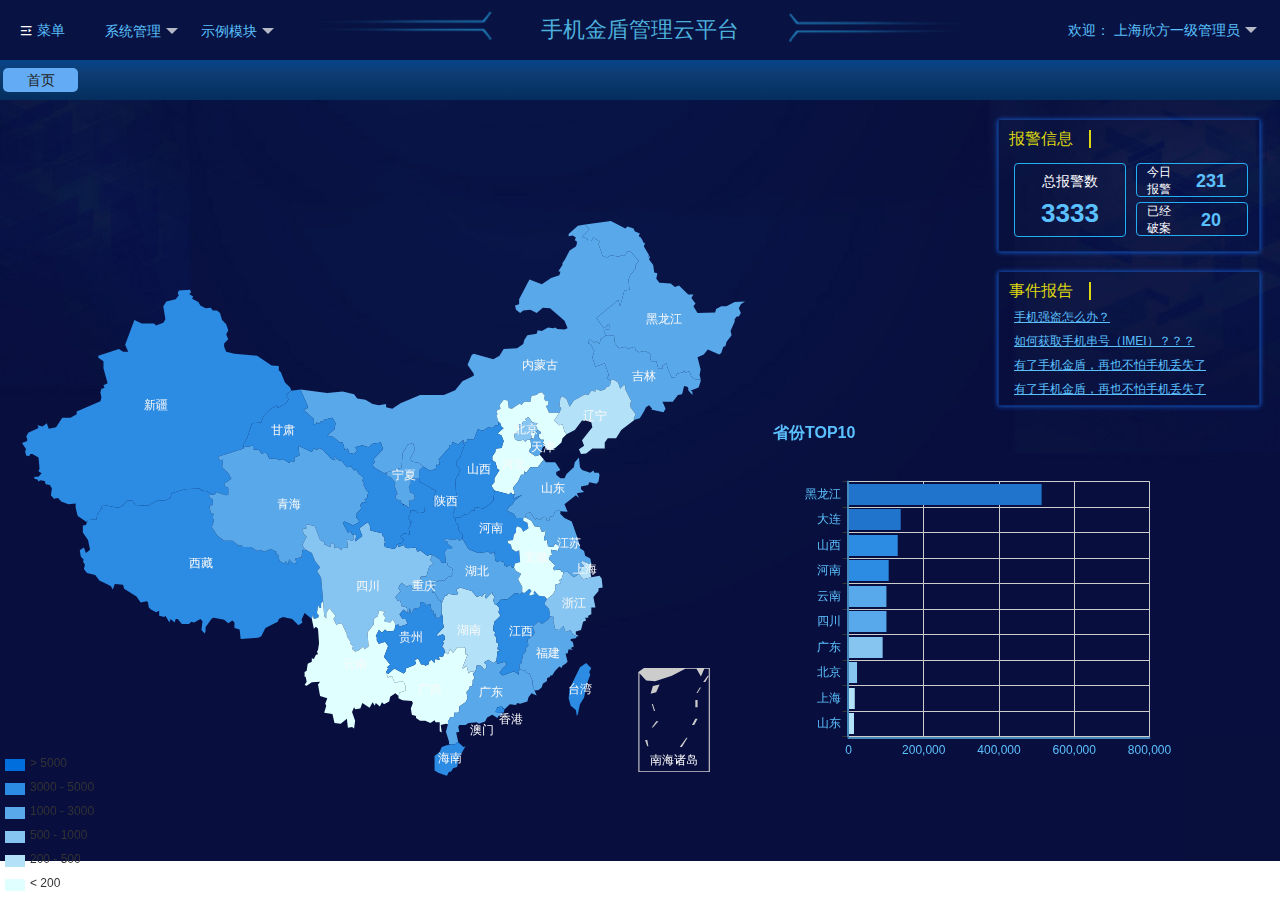
==== src/main/webapp/cms/index.html @ 21d745aa "modify" ====
<!DOCTYPE html>
<html>
<head>
	<meta charset="utf-8">
	<title>手机金盾管理云平台</title>
	<meta name="renderer" content="webkit">
	<meta http-equiv="X-UA-Compatible" content="IE=edge,chrome=1">
	<meta name="viewport" content="width=device-width, initial-scale=1, maximum-scale=1">
	<meta name="apple-mobile-web-app-status-bar-style" content="black">
	<meta name="apple-mobile-web-app-capable" content="yes">
	<meta name="format-detection" content="telephone=no">
	<link rel="stylesheet" href="layui-v2.3.0-rc1/layui/css/layui.css" media="all" />
	<link rel="stylesheet" href="style/index.css" media="all" id="index_css"/>
	<!--<link rel="stylesheet" href="style/index_one.css" media="all" />-->
	<link rel="stylesheet" href="css/global.css" media="all">
	<link rel="stylesheet" href="plugins/font-awesome/css/font-awesome.min.css">
</head>
<body>
<div class="layui-layout layui-layout-admin">
	<div class="layui-header back_blue"style="position: relative;">
		<ul class="layui-nav " style="float: left;height: 60px;">
			<li class="layui-nav-item add"><a href="" style="padding-left: 0;"><i class="layui-icon layui-icon-spread-left" style="font-size: 12px; color: #fff; margin-right: 5px;"></i>菜单</a></li>
			<li class="layui-nav-item">
				<a href="javascript:;">系统管理</a>
				<ul class="layui-nav-child">
					<li class="site_active" data-title="权限管理"  data-url="user/jurisdiction.html" data-id="691"><a >权限管理</a></li>
					<li class="site_active" data-title="角色管理" data-url="user/management.html" data-id="692"><a>角色管理</a></li>
					<li class="site_active" data-title="用户管理" data-url="user/userList.html" data-id="711"><a>用户管理</a></dd>
					<li class="site_active" data-title="部门管理" data-url="user/department.html" data-id="191"><a>部门管理</a></dd>
				</ul>
			</li>
			<li class="layui-nav-item">
				<a href="javascript:;">示例模块</a>
				<ul class="layui-nav-child">
					<li class="site_active" data-title="示例一"  data-url="demo/demoList.html" data-id="710"><a >示例一</a></li>
				</ul>
			</li>
		</ul>
		<div class="layui_auto">
			手机金盾管理云平台
		</div>
		<ul class="layui-nav " style="float: right;height: 60px;">
			<!--<li class="layui-nav-item"><a href="">管理员</a></li>-->
			<!--<select id="select" name="select " lay-filter="aihao" class="layui_input" style="width: 100%;margin-top: 15px;    border: none;">
                       <option value="" >更换主题</option>
                    <option value="0" >黑色</option>
                    <option value="1" >蓝色</option>
                </select>-->
			<li class="layui-nav-item" >
				<a href="javascript:;">
					<span>欢迎：</span>
					<span>上海欣方一级管理员</span>
				</a>
				<!--<ul class="layui-nav-child" id="select">
                    <li value="1"><a>蓝色</a></li>
                    <li value="0"><a>黑色</a></li>
                </ul>-->
				<ul class="layui-nav-child" style="left:auto;right: 0;">
					<li  class="site_active" data-title="个人中心"  data-url="personalCenter/personInfor.html" data-id="7101"><a>个人中心</a></li>
					<li  class="site_active" data-title="修改密码"  data-url="personalCenter/password.html" data-id="7111"><a>修改密码</a></li>
					<li><a>设置</a></li>
					<li class="skin"><a>更换皮肤</a></li>
					<li><a>退出登录</a></li>
				</ul>
			</li>

		</ul>

		<div id="admin-navbar-side" class="admin-navbar-side layui-nav-bar" ></div>
		<div id="admin-navbar-side1" class="admin-navbar-side1 layui-nav-bar" ></div>
		<div id="admin-navbar-side2" class="admin-navbar-side2 layui-nav-bar" ></div>
	</div>
	<!--<ul class="layui-tab-title">
                    <li class="layui-this">
                        <i class="fa fa-dashboard" aria-hidden="true"></i>
                        <cite>控制面板</cite>
                    </li>
                </ul>-->

	<div class="layui-body" style="bottom: 0;left: 0; width: 100%;" id="top_tabs_box">
		<div class="layui-tab admin-nav-card layui-tab-brief" lay-filter="demo" lay-allowclose="true" id="top_tabs" >
			<!--<span class="layui-breadcrumb span_ul" lay-separator="|">
              <a href="">金盾数据监控</a>
              <a href="">报警数据分析</a>
              <a href="">申诉数据分析</a>
              <a href="">查询数据分析</a>
            </span>-->
			<div class="bth" style="float:left;">
				<div class="layui-icon layui-icon-left ring" id="left_bth" style="float: left;"></div>
			</div>

			<ul class="layui-tab-title title_ul" style="left: 0px;">
				<li class="layui-this" style="display: none;">
					<cite></cite>
				</li>
			</ul>
			<div class="bth" >
				<div class="layui-icon layui-icon-right ring" id="ring_bth" style="float: right;"></div>
			</div>
			<ul class="layui-nav closeBox" style="border-left: 1px solid #1AA094;display: none;">
				<li class="layui-nav-item" style="line-height: 40px;">
					<a href="javascript:;" style="color: #333;"><i class="layui-icon caozuo">&#xe643;</i> 页面操作</a>
					<dl class="layui-nav-child">
						<dd><a href="javascript:;" class="refresh refreshThis"><i class="layui-icon">&#x1002;</i> 刷新当前</a></dd>
						<dd><a href="javascript:;" class="closePageOther"><i class="seraph icon-prohibit"></i> 关闭其他</a></dd>
						<dd><a href="javascript:;" class="closePageAll"><i class="seraph icon-guanbi"></i> 关闭全部</a></dd>
					</dl>
				</li>
			</ul>
			<div class="layui-tab-content" style="min-height: 150px; padding: 5px 0 0 0;">
				<div class="layui-tab-item layui-show">
					<iframe  style="width: 100%;height: 100%;"></iframe>
				</div>
			</div>
		</div>
	</div>
</div>
</div>
<input type="hidden" id="num" />
<form class="layui-form" action="" id="form_bnt" style="display: none;">
	<div class="layui-form-item " style="margin:0; margin-top: 15px;">
		<label class="layui-form-label">更换皮肤</label>
		<div class="layui-input-block">
			<input type="radio" name="skin" value="0" title="蓝色" checked="">
			<input type="radio" name="skin" value="1" title="黑色">
			<!--<input type="radio" name="sex" value="禁" title="禁用" disabled="">-->
		</div>
	</div>
	<div class="layui-form-item btn_two" style="text-align: center;">
		<div class="layui-input-block" style="margin-top: 15px;    margin-left: 0;">
			<button type="reset" class="layui-btn layui-btn-primary close" style="background: rgba(0,0,0,.0);border: 1px solid #5bc1fe;color: #5bc1fe;" >取消</button>
			<button type="reset"  class="layui-btn close skin_yes" style="background: rgba(0,0,0,.0);border: 1px solid #fff;color: #fff;" >保存</button>
		</div>
	</div>
</form>
<script type="text/javascript" src="layui-v2.3.0-rc1/layui/layui.js"></script>
<script type="text/javascript" src="js/index.js"></script>
<script type="text/javascript" src="js/nav.js"></script>

</body>
</html>
---- src/main/webapp/cms/layui-v2.3.0-rc1/layui/css/layui.css ----
/** layui-v2.3.0-rc1 MIT License By https://www.layui.com */
.layui-inline,img {
    display: inline-block;
    vertical-align: middle
}

.layui-rate,li {
    list-style: none
}

h1,h2,h3,h4,h5,h6 {
    font-weight: 400
}

.layui-edge,.layui-header,.layui-inline,.layui-main {
    position: relative
}

.layui-btn,.layui-edge,.layui-inline,img {
    vertical-align: middle
}

.layui-btn,.layui-disabled,.layui-icon,.layui-unselect {
    -webkit-user-select: none;
    -ms-user-select: none;
    -moz-user-select: none
}

blockquote,body,button,dd,div,dl,dt,form,h1,h2,h3,h4,h5,h6,input,li,ol,p,pre,td,textarea,th,ul {
    margin: 0;
    padding: 0;
    -webkit-tap-highlight-color: rgba(0,0,0,0)
}

a:active,a:hover {
    outline: 0
}

img {
    border: none
}

table {
    border-collapse: collapse;
    border-spacing: 0
}

h4,h5,h6 {
    font-size: 100%
}

button,input,optgroup,option,select,textarea {
    font-family: inherit;
    font-size: inherit;
    font-style: inherit;
    font-weight: inherit;
    outline: 0
}

pre {
    white-space: pre-wrap;
    white-space: -moz-pre-wrap;
    white-space: -pre-wrap;
    white-space: -o-pre-wrap;
    word-wrap: break-word
}

body {
    line-height: 24px;
    font: 14px Helvetica Neue,Helvetica,PingFang SC,\5FAE\8F6F\96C5\9ED1,Tahoma,Arial,sans-serif
}

hr {
    height: 1px;
    margin: 10px 0;
    border: 0;
    clear: both
}

a {
    color: #333;
    text-decoration: none
}

a:hover {
    color: #777
}

a cite {
    font-style: normal;
    *cursor: pointer
}

.layui-border-box,.layui-border-box * {
    box-sizing: border-box
}

.layui-box,.layui-box * {
    box-sizing: content-box
}

.layui-clear {
    clear: both;
    *zoom:1}

.layui-clear:after {
    content: '\20';
    clear: both;
    *zoom:1;display: block;
    height: 0
}

.layui-inline {
    *display: inline;
    *zoom:1}

.layui-edge {
    display: inline-block;
    width: 0;
    height: 0;
    border-width: 6px;
    border-style: dashed;
    border-color: transparent;
    overflow: hidden
}

.layui-edge-top {
    top: -4px;
    border-bottom-color: #999;
    border-bottom-style: solid
}

.layui-edge-right {
    border-left-color: #999;
    border-left-style: solid
}

.layui-edge-bottom {
    top: 2px;
    border-top-color: #999;
    border-top-style: solid
}

.layui-edge-left {
    border-right-color: #999;
    border-right-style: solid
}

.layui-elip {
    text-overflow: ellipsis;
    overflow: hidden;
    white-space: nowrap
}

.layui-disabled,.layui-disabled:hover {
    color: #d2d2d2!important;
    cursor: not-allowed!important
}

.layui-circle {
    border-radius: 100%
}

.layui-show {
    display: block!important
}

.layui-hide {
    display: none!important
}

@font-face {
    font-family: layui-icon;
    src: url(../font/iconfont.eot?v=230-rc1);
    src: url(../font/iconfont.eot?v=230-rc1#iefix) format('embedded-opentype'),url(../font/iconfont.svg?v=230-rc1#iconfont) format('svg'),url(../font/iconfont.woff?v=230-rc1) format('woff'),url(../font/iconfont.ttf?v=230-rc1) format('truetype')
}

.layui-icon {
    font-family: layui-icon!important;
    font-size: 16px;
    font-style: normal;
    -webkit-font-smoothing: antialiased;
    -moz-osx-font-smoothing: grayscale
}

.layui-icon-reply-fill:before {
    content: "\e611"
}

.layui-icon-set-fill:before {
    content: "\e614"
}

.layui-icon-menu-fill:before {
    content: "\e60f"
}

.layui-icon-search:before {
    content: "\e615"
}

.layui-icon-share:before {
    content: "\e641"
}

.layui-icon-set-sm:before {
    content: "\e620"
}

.layui-icon-engine:before {
    content: "\e628"
}

.layui-icon-close:before {
    content: "\1006"
}

.layui-icon-close-fill:before {
    content: "\1007"
}

.layui-icon-chart-screen:before {
    content: "\e629"
}

.layui-icon-star:before {
    content: "\e600"
}

.layui-icon-circle-dot:before {
    content: "\e617"
}

.layui-icon-chat:before {
    content: "\e606"
}

.layui-icon-release:before {
    content: "\e609"
}

.layui-icon-list:before {
    content: "\e60a"
}

.layui-icon-chart:before {
    content: "\e62c"
}

.layui-icon-ok-circle:before {
    content: "\1005"
}

.layui-icon-layim-theme:before {
    content: "\e61b"
}

.layui-icon-table:before {
    content: "\e62d"
}

.layui-icon-right:before {
    content: "\e602"
}

.layui-icon-left:before {
    content: "\e603"
}

.layui-icon-cart-simple:before {
    content: "\e698"
}

.layui-icon-face-cry:before {
    content: "\e69c"
}

.layui-icon-face-smile:before {
    content: "\e6af"
}

.layui-icon-survey:before {
    content: "\e6b2"
}

.layui-icon-tree:before {
    content: "\e62e"
}

.layui-icon-upload-circle:before {
    content: "\e62f"
}

.layui-icon-add-circle:before {
    content: "\e61f"
}

.layui-icon-download-circle:before {
    content: "\e601"
}

.layui-icon-templeate-1:before {
    content: "\e630"
}

.layui-icon-util:before {
    content: "\e631"
}

.layui-icon-face-surprised:before {
    content: "\e664"
}

.layui-icon-edit:before {
    content: "\e642"
}

.layui-icon-speaker:before {
    content: "\e645"
}

.layui-icon-down:before {
    content: "\e61a"
}

.layui-icon-file:before {
    content: "\e621"
}

.layui-icon-layouts:before {
    content: "\e632"
}

.layui-icon-rate-half:before {
    content: "\e6c9"
}

.layui-icon-add-circle-fine:before {
    content: "\e608"
}

.layui-icon-prev-circle:before {
    content: "\e633"
}

.layui-icon-read:before {
    content: "\e705"
}

.layui-icon-404:before {
    content: "\e61c"
}

.layui-icon-carousel:before {
    content: "\e634"
}

.layui-icon-help:before {
    content: "\e607"
}

.layui-icon-code-circle:before {
    content: "\e635"
}

.layui-icon-water:before {
    content: "\e636"
}

.layui-icon-username:before {
    content: "\e66f"
}

.layui-icon-find-fill:before {
    content: "\e670"
}

.layui-icon-about:before {
    content: "\e60b"
}

.layui-icon-location:before {
    content: "\e715"
}

.layui-icon-up:before {
    content: "\e619"
}

.layui-icon-pause:before {
    content: "\e651"
}

.layui-icon-date:before {
    content: "\e637"
}

.layui-icon-layim-uploadfile:before {
    content: "\e61d"
}

.layui-icon-delete:before {
    content: "\e640"
}

.layui-icon-play:before {
    content: "\e652"
}

.layui-icon-top:before {
    content: "\e604"
}

.layui-icon-friends:before {
    content: "\e612"
}

.layui-icon-refresh-3:before {
    content: "\e9aa"
}

.layui-icon-ok:before {
    content: "\e605"
}

.layui-icon-layer:before {
    content: "\e638"
}

.layui-icon-face-smile-fine:before {
    content: "\e60c"
}

.layui-icon-dollar:before {
    content: "\e659"
}

.layui-icon-group:before {
    content: "\e613"
}

.layui-icon-layim-download:before {
    content: "\e61e"
}

.layui-icon-picture-fine:before {
    content: "\e60d"
}

.layui-icon-link:before {
    content: "\e64c"
}

.layui-icon-diamond:before {
    content: "\e735"
}

.layui-icon-log:before {
    content: "\e60e"
}

.layui-icon-rate-solid:before {
    content: "\e67a"
}

.layui-icon-fonts-del:before {
    content: "\e64f"
}

.layui-icon-unlink:before {
    content: "\e64d"
}

.layui-icon-fonts-clear:before {
    content: "\e639"
}

.layui-icon-triangle-r:before {
    content: "\e623"
}

.layui-icon-circle:before {
    content: "\e63f"
}

.layui-icon-radio:before {
    content: "\e643"
}

.layui-icon-align-center:before {
    content: "\e647"
}

.layui-icon-align-right:before {
    content: "\e648"
}

.layui-icon-align-left:before {
    content: "\e649"
}

.layui-icon-loading-1:before {
    content: "\e63e"
}

.layui-icon-return:before {
    content: "\e65c"
}

.layui-icon-fonts-strong:before {
    content: "\e62b"
}

.layui-icon-upload:before {
    content: "\e67c"
}

.layui-icon-dialogue:before {
    content: "\e63a"
}

.layui-icon-video:before {
    content: "\e6ed"
}

.layui-icon-headset:before {
    content: "\e6fc"
}

.layui-icon-cellphone-fine:before {
    content: "\e63b"
}

.layui-icon-add-1:before {
    content: "\e654"
}

.layui-icon-face-smile-b:before {
    content: "\e650"
}

.layui-icon-fonts-html:before {
    content: "\e64b"
}

.layui-icon-form:before {
    content: "\e63c"
}

.layui-icon-cart:before {
    content: "\e657"
}

.layui-icon-camera-fill:before {
    content: "\e65d"
}

.layui-icon-tabs:before {
    content: "\e62a"
}

.layui-icon-fonts-code:before {
    content: "\e64e"
}

.layui-icon-fire:before {
    content: "\e756"
}

.layui-icon-set:before {
    content: "\e716"
}

.layui-icon-fonts-u:before {
    content: "\e646"
}

.layui-icon-triangle-d:before {
    content: "\e625"
}

.layui-icon-tips:before {
    content: "\e702"
}

.layui-icon-picture:before {
    content: "\e64a"
}

.layui-icon-more-vertical:before {
    content: "\e671"
}

.layui-icon-flag:before {
    content: "\e66c"
}

.layui-icon-loading:before {
    content: "\e63d"
}

.layui-icon-fonts-i:before {
    content: "\e644"
}

.layui-icon-refresh-1:before {
    content: "\e666"
}

.layui-icon-rmb:before {
    content: "\e65e"
}

.layui-icon-home:before {
    content: "\e68e"
}

.layui-icon-user:before {
    content: "\e770"
}

.layui-icon-notice:before {
    content: "\e667"
}

.layui-icon-login-weibo:before {
    content: "\e675"
}

.layui-icon-voice:before {
    content: "\e688"
}

.layui-icon-upload-drag:before {
    content: "\e681"
}

.layui-icon-login-qq:before {
    content: "\e676"
}

.layui-icon-snowflake:before {
    content: "\e6b1"
}

.layui-icon-file-b:before {
    content: "\e655"
}

.layui-icon-template:before {
    content: "\e663"
}

.layui-icon-auz:before {
    content: "\e672"
}

.layui-icon-console:before {
    content: "\e665"
}

.layui-icon-app:before {
    content: "\e653"
}

.layui-icon-prev:before {
    content: "\e65a"
}

.layui-icon-website:before {
    content: "\e7ae"
}

.layui-icon-next:before {
    content: "\e65b"
}

.layui-icon-component:before {
    content: "\e857"
}

.layui-icon-more:before {
    content: "\e65f"
}

.layui-icon-login-wechat:before {
    content: "\e677"
}

.layui-icon-shrink-right:before {
    content: "\e668"
}

.layui-icon-spread-left:before {
    content: "\e66b"
}

.layui-icon-camera:before {
    content: "\e660"
}

.layui-icon-note:before {
    content: "\e66e"
}

.layui-icon-refresh:before {
    content: "\e669"
}

.layui-icon-female:before {
    content: "\e661"
}

.layui-icon-male:before {
    content: "\e662"
}

.layui-icon-password:before {
    content: "\e673"
}

.layui-icon-senior:before {
    content: "\e674"
}

.layui-icon-theme:before {
    content: "\e66a"
}

.layui-icon-tread:before {
    content: "\e6c5"
}

.layui-icon-praise:before {
    content: "\e6c6"
}

.layui-icon-star-fill:before {
    content: "\e658"
}

.layui-icon-rate:before {
    content: "\e67b"
}

.layui-icon-template-1:before {
    content: "\e656"
}

.layui-icon-vercode:before {
    content: "\e679"
}

.layui-icon-cellphone:before {
    content: "\e678"
}

.layui-main {
    width: 1140px;
    margin: 0 auto
}

.layui-header {
    z-index: 1000;
    height: 60px
}

.layui-header a:hover {
    transition: all .5s;
    -webkit-transition: all .5s
}

.layui-side {
    position: fixed;
    left: 0;
    top: 0;
    bottom: 0;
    z-index: 999;
    width: 200px;
    overflow-x: hidden
}

.layui-side-scroll {
    position: relative;
    width: 220px;
    height: 100%;
    overflow-x: hidden
}

.layui-body {
    position: absolute;
    left: 200px;
    right: 0;
    top: 0;
    bottom: 0;
    z-index: 998;
    width: auto;
    overflow: hidden;
    overflow-y: auto;
    box-sizing: border-box
}

.layui-layout-body {
    overflow: hidden
}

.layui-layout-admin .layui-header {
    background-color: #23262E
}

.layui-layout-admin .layui-side {
    top: 60px;
    width: 200px;
    overflow-x: hidden
}

.layui-layout-admin .layui-body {
    top: 60px;
    bottom: 44px
}

.layui-layout-admin .layui-main {
    width: auto;
    margin: 0 15px
}

.layui-layout-admin .layui-footer {
    position: fixed;
    left: 200px;
    right: 0;
    bottom: 0;
    height: 44px;
    line-height: 44px;
    padding: 0 15px;
    background-color: #eee
}

.layui-layout-admin .layui-logo {
    position: absolute;
    left: 0;
    top: 0;
    width: 200px;
    height: 100%;
    line-height: 60px;
    text-align: center;
    color: #009688;
    font-size: 16px
}

.layui-layout-admin .layui-header .layui-nav {
    background: 0 0
}

.layui-layout-left {
    position: absolute!important;
    left: 200px;
    top: 0
}

.layui-layout-right {
    position: absolute!important;
    right: 0;
    top: 0
}

.layui-container {
    position: relative;
    margin: 0 auto;
    padding: 0 15px;
    box-sizing: border-box
}

.layui-fluid {
    position: relative;
    margin: 0 auto;
    padding: 0 15px
}

.layui-row:after,.layui-row:before {
    content: '';
    display: block;
    clear: both
}

.layui-col-lg1,.layui-col-lg10,.layui-col-lg11,.layui-col-lg12,.layui-col-lg2,.layui-col-lg3,.layui-col-lg4,.layui-col-lg5,.layui-col-lg6,.layui-col-lg7,.layui-col-lg8,.layui-col-lg9,.layui-col-md1,.layui-col-md10,.layui-col-md11,.layui-col-md12,.layui-col-md2,.layui-col-md3,.layui-col-md4,.layui-col-md5,.layui-col-md6,.layui-col-md7,.layui-col-md8,.layui-col-md9,.layui-col-sm1,.layui-col-sm10,.layui-col-sm11,.layui-col-sm12,.layui-col-sm2,.layui-col-sm3,.layui-col-sm4,.layui-col-sm5,.layui-col-sm6,.layui-col-sm7,.layui-col-sm8,.layui-col-sm9,.layui-col-xs1,.layui-col-xs10,.layui-col-xs11,.layui-col-xs12,.layui-col-xs2,.layui-col-xs3,.layui-col-xs4,.layui-col-xs5,.layui-col-xs6,.layui-col-xs7,.layui-col-xs8,.layui-col-xs9 {
    position: relative;
    display: block;
    box-sizing: border-box
}

.layui-col-xs1,.layui-col-xs10,.layui-col-xs11,.layui-col-xs12,.layui-col-xs2,.layui-col-xs3,.layui-col-xs4,.layui-col-xs5,.layui-col-xs6,.layui-col-xs7,.layui-col-xs8,.layui-col-xs9 {
    float: left
}

.layui-col-xs1 {
    width: 8.33333333%
}

.layui-col-xs2 {
    width: 16.66666667%
}

.layui-col-xs3 {
    width: 25%
}

.layui-col-xs4 {
    width: 33.33333333%
}

.layui-col-xs5 {
    width: 41.66666667%
}

.layui-col-xs6 {
    width: 50%
}

.layui-col-xs7 {
    width: 58.33333333%
}

.layui-col-xs8 {
    width: 66.66666667%
}

.layui-col-xs9 {
    width: 75%
}

.layui-col-xs10 {
    width: 83.33333333%
}

.layui-col-xs11 {
    width: 91.66666667%
}

.layui-col-xs12 {
    width: 100%
}

.layui-col-xs-offset1 {
    margin-left: 8.33333333%
}

.layui-col-xs-offset2 {
    margin-left: 16.66666667%
}

.layui-col-xs-offset3 {
    margin-left: 25%
}

.layui-col-xs-offset4 {
    margin-left: 33.33333333%
}

.layui-col-xs-offset5 {
    margin-left: 41.66666667%
}

.layui-col-xs-offset6 {
    margin-left: 50%
}

.layui-col-xs-offset7 {
    margin-left: 58.33333333%
}

.layui-col-xs-offset8 {
    margin-left: 66.66666667%
}

.layui-col-xs-offset9 {
    margin-left: 75%
}

.layui-col-xs-offset10 {
    margin-left: 83.33333333%
}

.layui-col-xs-offset11 {
    margin-left: 91.66666667%
}

.layui-col-xs-offset12 {
    margin-left: 100%
}

@media screen and (max-width: 768px) {
    .layui-hide-xs {
        display:none!important
    }

    .layui-show-xs-block {
        display: block!important
    }

    .layui-show-xs-inline {
        display: inline!important
    }

    .layui-show-xs-inline-block {
        display: inline-block!important
    }
}

@media screen and (min-width: 768px) {
    .layui-container {
        width:750px
    }

    .layui-hide-sm {
        display: none!important
    }

    .layui-show-sm-block {
        display: block!important
    }

    .layui-show-sm-inline {
        display: inline!important
    }

    .layui-show-sm-inline-block {
        display: inline-block!important
    }

    .layui-col-sm1,.layui-col-sm10,.layui-col-sm11,.layui-col-sm12,.layui-col-sm2,.layui-col-sm3,.layui-col-sm4,.layui-col-sm5,.layui-col-sm6,.layui-col-sm7,.layui-col-sm8,.layui-col-sm9 {
        float: left
    }

    .layui-col-sm1 {
        width: 8.33333333%
    }

    .layui-col-sm2 {
        width: 16.66666667%
    }

    .layui-col-sm3 {
        width: 25%
    }

    .layui-col-sm4 {
        width: 33.33333333%
    }

    .layui-col-sm5 {
        width: 41.66666667%
    }

    .layui-col-sm6 {
        width: 50%
    }

    .layui-col-sm7 {
        width: 58.33333333%
    }

    .layui-col-sm8 {
        width: 66.66666667%
    }

    .layui-col-sm9 {
        width: 75%
    }

    .layui-col-sm10 {
        width: 83.33333333%
    }

    .layui-col-sm11 {
        width: 91.66666667%
    }

    .layui-col-sm12 {
        width: 100%
    }

    .layui-col-sm-offset1 {
        margin-left: 8.33333333%
    }

    .layui-col-sm-offset2 {
        margin-left: 16.66666667%
    }

    .layui-col-sm-offset3 {
        margin-left: 25%
    }

    .layui-col-sm-offset4 {
        margin-left: 33.33333333%
    }

    .layui-col-sm-offset5 {
        margin-left: 41.66666667%
    }

    .layui-col-sm-offset6 {
        margin-left: 50%
    }

    .layui-col-sm-offset7 {
        margin-left: 58.33333333%
    }

    .layui-col-sm-offset8 {
        margin-left: 66.66666667%
    }

    .layui-col-sm-offset9 {
        margin-left: 75%
    }

    .layui-col-sm-offset10 {
        margin-left: 83.33333333%
    }

    .layui-col-sm-offset11 {
        margin-left: 91.66666667%
    }

    .layui-col-sm-offset12 {
        margin-left: 100%
    }
}

@media screen and (min-width: 992px) {
    .layui-container {
        width:970px
    }

    .layui-hide-md {
        display: none!important
    }

    .layui-show-md-block {
        display: block!important
    }

    .layui-show-md-inline {
        display: inline!important
    }

    .layui-show-md-inline-block {
        display: inline-block!important
    }

    .layui-col-md1,.layui-col-md10,.layui-col-md11,.layui-col-md12,.layui-col-md2,.layui-col-md3,.layui-col-md4,.layui-col-md5,.layui-col-md6,.layui-col-md7,.layui-col-md8,.layui-col-md9 {
        float: left
    }

    .layui-col-md1 {
        width: 8.33333333%
    }

    .layui-col-md2 {
        width: 16.66666667%
    }

    .layui-col-md3 {
        width: 25%
    }

    .layui-col-md4 {
        width: 33.33333333%
    }

    .layui-col-md5 {
        width: 41.66666667%
    }

    .layui-col-md6 {
        width: 50%
    }

    .layui-col-md7 {
        width: 58.33333333%
    }

    .layui-col-md8 {
        width: 66.66666667%
    }

    .layui-col-md9 {
        width: 75%
    }

    .layui-col-md10 {
        width: 83.33333333%
    }

    .layui-col-md11 {
        width: 91.66666667%
    }

    .layui-col-md12 {
        width: 100%
    }

    .layui-col-md-offset1 {
        margin-left: 8.33333333%
    }

    .layui-col-md-offset2 {
        margin-left: 16.66666667%
    }

    .layui-col-md-offset3 {
        margin-left: 25%
    }

    .layui-col-md-offset4 {
        margin-left: 33.33333333%
    }

    .layui-col-md-offset5 {
        margin-left: 41.66666667%
    }

    .layui-col-md-offset6 {
        margin-left: 50%
    }

    .layui-col-md-offset7 {
        margin-left: 58.33333333%
    }

    .layui-col-md-offset8 {
        margin-left: 66.66666667%
    }

    .layui-col-md-offset9 {
        margin-left: 75%
    }

    .layui-col-md-offset10 {
        margin-left: 83.33333333%
    }

    .layui-col-md-offset11 {
        margin-left: 91.66666667%
    }

    .layui-col-md-offset12 {
        margin-left: 100%
    }
}

@media screen and (min-width: 1200px) {
    .layui-container {
        width:1170px
    }

    .layui-hide-lg {
        display: none!important
    }

    .layui-show-lg-block {
        display: block!important
    }

    .layui-show-lg-inline {
        display: inline!important
    }

    .layui-show-lg-inline-block {
        display: inline-block!important
    }

    .layui-col-lg1,.layui-col-lg10,.layui-col-lg11,.layui-col-lg12,.layui-col-lg2,.layui-col-lg3,.layui-col-lg4,.layui-col-lg5,.layui-col-lg6,.layui-col-lg7,.layui-col-lg8,.layui-col-lg9 {
        float: left
    }

    .layui-col-lg1 {
        width: 8.33333333%
    }

    .layui-col-lg2 {
        width: 16.66666667%
    }

    .layui-col-lg3 {
        width: 25%
    }

    .layui-col-lg4 {
        width: 33.33333333%
    }

    .layui-col-lg5 {
        width: 41.66666667%
    }

    .layui-col-lg6 {
        width: 50%
    }

    .layui-col-lg7 {
        width: 58.33333333%
    }

    .layui-col-lg8 {
        width: 66.66666667%
    }

    .layui-col-lg9 {
        width: 75%
    }

    .layui-col-lg10 {
        width: 83.33333333%
    }

    .layui-col-lg11 {
        width: 91.66666667%
    }

    .layui-col-lg12 {
        width: 100%
    }

    .layui-col-lg-offset1 {
        margin-left: 8.33333333%
    }

    .layui-col-lg-offset2 {
        margin-left: 16.66666667%
    }

    .layui-col-lg-offset3 {
        margin-left: 25%
    }

    .layui-col-lg-offset4 {
        margin-left: 33.33333333%
    }

    .layui-col-lg-offset5 {
        margin-left: 41.66666667%
    }

    .layui-col-lg-offset6 {
        margin-left: 50%
    }

    .layui-col-lg-offset7 {
        margin-left: 58.33333333%
    }

    .layui-col-lg-offset8 {
        margin-left: 66.66666667%
    }

    .layui-col-lg-offset9 {
        margin-left: 75%
    }

    .layui-col-lg-offset10 {
        margin-left: 83.33333333%
    }

    .layui-col-lg-offset11 {
        margin-left: 91.66666667%
    }

    .layui-col-lg-offset12 {
        margin-left: 100%
    }
}

.layui-col-space1 {
    margin: -.5px
}

.layui-col-space1>* {
    padding: .5px
}

.layui-col-space3 {
    margin: -1.5px
}

.layui-col-space3>* {
    padding: 1.5px
}

.layui-col-space5 {
    margin: -2.5px
}

.layui-col-space5>* {
    padding: 2.5px
}

.layui-col-space8 {
    margin: -3.5px
}

.layui-col-space8>* {
    padding: 3.5px
}

.layui-col-space10 {
    margin: -5px
}

.layui-col-space10>* {
    padding: 5px
}

.layui-col-space12 {
    margin: -6px
}

.layui-col-space12>* {
    padding: 6px
}

.layui-col-space15 {
    margin: -7.5px
}

.layui-col-space15>* {
    padding: 7.5px
}

.layui-col-space18 {
    margin: -9px
}

.layui-col-space18>* {
    padding: 9px
}

.layui-col-space20 {
    margin: -10px
}

.layui-col-space20>* {
    padding: 10px
}

.layui-col-space22 {
    margin: -11px
}

.layui-col-space22>* {
    padding: 11px
}

.layui-col-space25 {
    margin: -12.5px
}

.layui-col-space25>* {
    padding: 12.5px
}

.layui-col-space30 {
    margin: -15px
}

.layui-col-space30>* {
    padding: 15px
}

.layui-btn,.layui-input,.layui-select,.layui-textarea,.layui-upload-button {
    outline: 0;
    -webkit-appearance: none;
    transition: all .3s;
    -webkit-transition: all .3s;
    box-sizing: border-box
}

.layui-elem-quote {
    margin-bottom: 10px;
    padding: 15px;
    line-height: 22px;
    border-left: 5px solid #009688;
    border-radius: 0 2px 2px 0;
    background-color: #f2f2f2
}

.layui-quote-nm {
    border-style: solid;
    border-width: 1px 1px 1px 5px;
    background: 0 0
}

.layui-elem-field {
    margin-bottom: 10px;
    padding: 0;
    border-width: 1px;
    border-style: solid
}

.layui-elem-field legend {
    margin-left: 20px;
    padding: 0 10px;
    font-size: 20px;
    font-weight: 300
}

.layui-field-title {
    margin: 10px 0 20px;
    border-width: 1px 0 0
}

.layui-field-box {
    padding: 10px 15px
}

.layui-field-title .layui-field-box {
    padding: 10px 0
}

.layui-progress {
    position: relative;
    height: 6px;
    border-radius: 20px;
    background-color: #e2e2e2
}

.layui-progress-bar {
    position: absolute;
    left: 0;
    top: 0;
    width: 0;
    max-width: 100%;
    height: 6px;
    border-radius: 20px;
    text-align: right;
    background-color: #5FB878;
    transition: all .3s;
    -webkit-transition: all .3s
}

.layui-progress-big,.layui-progress-big .layui-progress-bar {
    height: 18px;
    line-height: 18px
}

.layui-progress-text {
    position: relative;
    top: -20px;
    line-height: 18px;
    font-size: 12px;
    color: #666
}

.layui-progress-big .layui-progress-text {
    position: static;
    padding: 0 10px;
    color: #fff
}

.layui-collapse {
    border-width: 1px;
    border-style: solid;
    border-radius: 2px
}

.layui-colla-content,.layui-colla-item {
    border-top-width: 1px;
    border-top-style: solid
}

.layui-colla-item:first-child {
    border-top: none
}

.layui-colla-title {
    position: relative;
    height: 42px;
    line-height: 42px;
    padding: 0 15px 0 35px;
    color: #333;
    background-color: #f2f2f2;
    cursor: pointer;
    font-size: 14px;
    overflow: hidden
}

.layui-colla-content {
    display: none;
    padding: 10px 15px;
    line-height: 22px;
    color: #666
}

.layui-colla-icon {
    position: absolute;
    left: 15px;
    top: 0;
    font-size: 14px
}

.layui-card-body,.layui-card-header,.layui-form-label,.layui-form-mid,.layui-form-select,.layui-input-block,.layui-input-inline,.layui-textarea {
    position: relative
}

.layui-card {
    margin-bottom: 15px;
    border-radius: 2px;
    background-color: #fff;
    box-shadow: 0 1px 2px 0 rgba(0,0,0,.05)
}

.layui-card:last-child {
    margin-bottom: 0
}

.layui-card-header {
    height: 42px;
    line-height: 42px;
    padding: 0 15px;
    border-bottom: 1px solid #f6f6f6;
    color: #333;
    border-radius: 2px 2px 0 0;
    font-size: 14px
}

.layui-bg-black,.layui-bg-blue,.layui-bg-cyan,.layui-bg-green,.layui-bg-orange,.layui-bg-red {
    color: #fff!important
}

.layui-card-body {
    padding: 10px 15px;
    line-height: 24px
}

.layui-card-body[pad15] {
    padding: 15px
}

.layui-card-body[pad20] {
    padding: 20px
}

.layui-card-body .layui-table {
    margin: 5px 0
}

.layui-card .layui-tab {
    margin: 0
}

.layui-panel-window {
    position: relative;
    padding: 15px;
    border-radius: 0;
    border-top: 5px solid #E6E6E6;
    background-color: #fff
}

.layui-bg-red {
    background-color: #FF5722!important
}

.layui-bg-orange {
    background-color: #FFB800!important
}

.layui-bg-green {
    background-color: #009688!important
}

.layui-bg-cyan {
    background-color: #2F4056!important
}

.layui-bg-blue {
    background-color: #1E9FFF!important
}

.layui-bg-black {
    background-color: #393D49!important
}

.layui-bg-gray {
    background-color: #eee!important;
    color: #666!important
}

.layui-badge-rim,.layui-colla-content,.layui-colla-item,.layui-collapse,.layui-elem-field,.layui-form-pane .layui-form-item[pane],.layui-form-pane .layui-form-label,.layui-input,.layui-layedit,.layui-layedit-tool,.layui-quote-nm,.layui-select,.layui-tab-bar,.layui-tab-card,.layui-tab-title,.layui-tab-title .layui-this:after,.layui-textarea {
    border-color: #e6e6e6
}

.layui-timeline-item:before,hr {
    background-color: #e6e6e6
}

.layui-text {
    line-height: 22px;
    font-size: 14px;
    color: #666
}

.layui-text h1,.layui-text h2,.layui-text h3 {
    font-weight: 500;
    color: #333
}

.layui-text h1 {
    font-size: 30px
}

.layui-text h2 {
    font-size: 24px
}

.layui-text h3 {
    font-size: 18px
}

.layui-text a:not(.layui-btn) {
    color: #01AAED
}

.layui-text a:not(.layui-btn):hover {
    text-decoration: underline
}

.layui-text ul {
    padding: 5px 0 5px 15px
}

.layui-text ul li {
    margin-top: 5px;
    list-style-type: disc
}

.layui-text em,.layui-word-aux {
    color: #999!important;
    padding: 0 5px!important
}

.layui-btn {
    display: inline-block;
    height: 38px;
    line-height: 38px;
    padding: 0 18px;
    background-color: #009688;
    color: #fff;
    white-space: nowrap;
    text-align: center;
    font-size: 14px;
    border: none;
    border-radius: 2px;
    cursor: pointer
}

.layui-btn:hover {
    opacity: .8;
    filter: alpha(opacity=80);
    color: #fff
}

.layui-btn:active {
    opacity: 1;
    filter: alpha(opacity=100)
}

.layui-btn+.layui-btn {
    margin-left: 10px
}

.layui-btn-container {
    font-size: 0
}

.layui-btn-container .layui-btn {
    margin-right: 10px;
    margin-bottom: 10px
}

.layui-btn-container .layui-btn+.layui-btn {
    margin-left: 0
}

.layui-table .layui-btn-container .layui-btn {
    margin-bottom: 9px
}

.layui-btn-radius {
    border-radius: 100px
}

.layui-btn .layui-icon {
    margin-right: 3px;
    font-size: 18px;
    vertical-align: bottom;
    vertical-align: middle\9
}

.layui-btn-primary {
    border: 1px solid #C9C9C9;
    background-color: #fff;
    color: #555
}

.layui-btn-primary:hover {
    border-color: #009688;
    color: #333
}

.layui-btn-normal {
    background-color: #1E9FFF
}

.layui-btn-warm {
    background-color: #FFB800
}

.layui-btn-danger {
    background-color: #FF5722
}

.layui-btn-disabled,.layui-btn-disabled:active,.layui-btn-disabled:hover {
    border: 1px solid #e6e6e6;
    background-color: #FBFBFB;
    color: #C9C9C9;
    cursor: not-allowed;
    opacity: 1
}

.layui-btn-lg {
    height: 44px;
    line-height: 44px;
    padding: 0 25px;
    font-size: 16px
}

.layui-btn-sm {
    height: 30px;
    line-height: 30px;
    padding: 0 10px;
    font-size: 12px
}

.layui-btn-sm i {
    font-size: 16px!important
}

.layui-btn-xs {
    height: 22px;
    line-height: 22px;
    padding: 0 5px;
    font-size: 12px
}

.layui-btn-xs i {
    font-size: 14px!important
}

.layui-btn-group {
    display: inline-block;
    vertical-align: middle;
    font-size: 0
}

.layui-btn-group .layui-btn {
    margin-left: 0!important;
    margin-right: 0!important;
    border-left: 1px solid rgba(255,255,255,.5);
    border-radius: 0
}

.layui-btn-group .layui-btn-primary {
    border-left: none
}

.layui-btn-group .layui-btn-primary:hover {
    border-color: #C9C9C9;
    color: #009688
}

.layui-btn-group .layui-btn:first-child {
    border-left: none;
    border-radius: 2px 0 0 2px
}

.layui-btn-group .layui-btn-primary:first-child {
    border-left: 1px solid #c9c9c9
}

.layui-btn-group .layui-btn:last-child {
    border-radius: 0 2px 2px 0
}

.layui-btn-group .layui-btn+.layui-btn {
    margin-left: 0
}

.layui-btn-group+.layui-btn-group {
    margin-left: 10px
}

.layui-btn-fluid {
    width: 100%
}

.layui-input,.layui-select,.layui-textarea {
    height: 32px;
    line-height: 1.3;
    line-height: 32px\9;
    border-width: 1px;
    border-style: solid;
    background-color: #fff;
    border-radius: 2px
}

.layui-input::-webkit-input-placeholder,.layui-select::-webkit-input-placeholder,.layui-textarea::-webkit-input-placeholder {
    line-height: 1.3
}

.layui-input,.layui-textarea {
    display: block;
    width: 100%;
    padding-left: 10px;
}

.layui-input:hover,.layui-textarea:hover {
    border-color: #D2D2D2!important
}

.layui-input:focus,.layui-textarea:focus {
    border-color: #C9C9C9!important
}

.layui-textarea {
    min-height: 100px;
    height: auto;
    line-height: 20px;
    padding: 6px 10px;
    resize: vertical
}

.layui-select {
    padding: 0 10px
}

.layui-form input[type=checkbox],.layui-form input[type=radio],.layui-form select {
    display: none
}

.layui-form [lay-ignore] {
    display: initial
}

.layui-form-item {
    margin-bottom: 15px;
    *zoom:1}

.layui-form-item:after {
    content: '\20';
    clear: both;
    *zoom:1;display: block;
    height: 0
}

.layui-form-label {
    float: left;
    display: block;
    padding: 9px 15px;
    min-width: 80px;
    font-weight: 400;
    line-height: 20px;
    text-align: right
}

.layui-form-label-col {
    display: block;
    float: none;
    padding: 9px 0;
    line-height: 20px;
    text-align: left
}

.layui-form-item .layui-inline {
    margin-bottom: 5px;
    margin-right: 10px
}

.layui-input-block {
    margin-left: 110px;
    min-height: 36px
}

.layui-input-inline {
    display: inline-block;
    vertical-align: middle
}

.layui-form-item .layui-input-inline {
    float: left;
    width: 190px;
    margin-right: 10px
}

.layui-form-text .layui-input-inline {
    width: auto
}

.layui-form-mid {
    float: left;
    display: block;
    padding: 9px 0!important;
    line-height: 20px;
    margin-right: 10px
}

.layui-form-danger+.layui-form-select .layui-input,.layui-form-danger:focus {
    border-color: #FF5722!important
}

.layui-form-select .layui-input {
    padding-right: 30px;
    cursor: pointer
}

.layui-form-select .layui-edge {
    position: absolute;
    right: 10px;
    top: 50%;
    margin-top: -3px;
    cursor: pointer;
    border-width: 6px;
    border-top-color: #c2c2c2;
    border-top-style: solid;
    transition: all .3s;
    -webkit-transition: all .3s
}

.layui-form-select dl {
    display: none;
    position: absolute;
    left: 0;
    top: 42px;
    padding: 5px 0;
    z-index: 999;
    min-width: 100%;
    border: 1px solid #d2d2d2;
    max-height: 300px;
    overflow-y: auto;
    background-color: #fff;
    border-radius: 2px;
    box-shadow: 0 2px 4px rgba(0,0,0,.12);
    box-sizing: border-box
}

.layui-form-select dl dd,.layui-form-select dl dt {
    padding: 0 10px;
    line-height: 36px;
    white-space: nowrap;
    overflow: hidden;
    text-overflow: ellipsis
}

.layui-form-select dl dt {
    font-size: 12px;
    color: #999
}

.layui-form-select dl dd {
    cursor: pointer
}

.layui-form-select dl dd:hover {
    background-color: #f2f2f2
}

.layui-form-select .layui-select-group dd {
    padding-left: 20px
}

.layui-form-select dl dd.layui-select-tips {
    padding-left: 10px!important;
    color: #999
}

.layui-form-select dl dd.layui-this {
    background-color: #5FB878;
    color: #fff
}

.layui-form-checkbox,.layui-form-select dl dd.layui-disabled {
    background-color: #fff
}

.layui-form-selected dl {
    display: block
}

.layui-form-checkbox,.layui-form-checkbox *,.layui-form-switch {
    display: inline-block;
    vertical-align: middle
}

.layui-form-selected .layui-edge {
    margin-top: -9px;
    -webkit-transform: rotate(180deg);
    transform: rotate(180deg);
    margin-top: -3px\9
}

:root .layui-form-selected .layui-edge {
    margin-top: -9px\0/IE9
}

.layui-form-selectup dl {
    top: auto;
    bottom: 42px
}

.layui-select-none {
    margin: 5px 0;
    text-align: center;
    color: #999
}

.layui-select-disabled .layui-disabled {
    border-color: #eee!important
}

.layui-select-disabled .layui-edge {
    border-top-color: #d2d2d2
}

.layui-form-checkbox {
    position: relative;
    height: 30px;
    line-height: 30px;
    margin-right: 10px;
    padding-right: 30px;
    cursor: pointer;
    font-size: 0;
    -webkit-transition: .1s linear;
    transition: .1s linear;
    box-sizing: border-box
}

.layui-form-checkbox span {
    padding: 0 10px;
    height: 100%;
    font-size: 14px;
    border-radius: 2px 0 0 2px;
    background-color: #d2d2d2;
    color: #fff;
    overflow: hidden;
    white-space: nowrap;
    text-overflow: ellipsis
}

.layui-form-checkbox:hover span {
    background-color: #c2c2c2
}

.layui-form-checkbox i {
    position: absolute;
    right: 0;
    top: 0;
    width: 30px;
    height: 28px;
    border: 1px solid #d2d2d2;
    border-left: none;
    border-radius: 0 2px 2px 0;
    color: #fff;
    font-size: 20px;
    text-align: center
}

.layui-form-checkbox:hover i {
    border-color: #c2c2c2;
    color: #c2c2c2
}

.layui-form-checked,.layui-form-checked:hover {
    border-color: #5FB878
}

.layui-form-checked span,.layui-form-checked:hover span {
    background-color: #5FB878
}

.layui-form-checked i,.layui-form-checked:hover i {
    color: #5FB878
}

.layui-form-item .layui-form-checkbox {
    margin-top: 4px
}

.layui-form-checkbox[lay-skin=primary] {
    height: auto!important;
    line-height: normal!important;
    border: none!important;
    margin-right: 0;
    padding-right: 0;
    background: 0 0
}

.layui-form-checkbox[lay-skin=primary] span {
    float: right;
    padding-right: 15px;
    line-height: 18px;
    background: 0 0;
    color: #666
}

.layui-form-checkbox[lay-skin=primary] i {
    position: relative;
    top: 0;
    width: 16px;
    height: 16px;
    line-height: 16px;
    border: 1px solid #d2d2d2;
    font-size: 12px;
    border-radius: 2px;
    background-color: #fff;
    -webkit-transition: .1s linear;
    transition: .1s linear
}

.layui-form-checkbox[lay-skin=primary]:hover i {
    border-color: #5FB878;
    color: #fff
}

.layui-form-checked[lay-skin=primary] i {
    border-color: #5FB878;
    background-color: #5FB878;
    color: #fff
}

.layui-checkbox-disbaled[lay-skin=primary] span {
    background: 0 0!important;
    color: #c2c2c2
}

.layui-checkbox-disbaled[lay-skin=primary]:hover i {
    border-color: #d2d2d2
}

.layui-form-item .layui-form-checkbox[lay-skin=primary] {
    margin-top: 10px
}

.layui-form-switch {
    position: relative;
    height: 22px;
    line-height: 22px;
    min-width: 35px;
    padding: 0 5px;
    margin-top: 8px;
    border: 1px solid #d2d2d2;
    border-radius: 20px;
    cursor: pointer;
    background-color: #fff;
    -webkit-transition: .1s linear;
    transition: .1s linear
}

.layui-form-switch i {
    position: absolute;
    left: 5px;
    top: 3px;
    width: 16px;
    height: 16px;
    border-radius: 20px;
    background-color: #d2d2d2;
    -webkit-transition: .1s linear;
    transition: .1s linear
}

.layui-form-switch em {
    position: relative;
    top: 0;
    width: 25px;
    margin-left: 21px;
    padding: 0!important;
    text-align: center!important;
    color: #999!important;
    font-style: normal!important;
    font-size: 12px
}

.layui-form-onswitch {
    border-color: #5FB878;
    background-color: #5FB878
}

.layui-checkbox-disbaled,.layui-checkbox-disbaled i {
    border-color: #e2e2e2!important
}

.layui-form-onswitch i {
    left: 100%;
    margin-left: -21px;
    background-color: #fff
}

.layui-form-onswitch em {
    margin-left: 5px;
    margin-right: 21px;
    color: #fff!important
}

.layui-checkbox-disbaled span {
    background-color: #e2e2e2!important
}

.layui-checkbox-disbaled:hover i {
    color: #fff!important
}

[lay-radio] {
    display: none
}

.layui-form-radio,.layui-form-radio * {
    display: inline-block;
    vertical-align: middle
}

.layui-form-radio {
    line-height: 28px;
    margin: 6px 10px 0 0;
    padding-right: 10px;
    cursor: pointer;
    font-size: 0
}

.layui-form-radio * {
    font-size: 14px
}

.layui-form-radio>i {
    margin-right: 8px;
    font-size: 22px;
    color: #c2c2c2
}

.layui-form-radio>i:hover,.layui-form-radioed>i {
    color: #5FB878
}

.layui-radio-disbaled>i {
    color: #e2e2e2!important
}

.layui-form-pane .layui-form-label {
    width: 110px;
    padding: 8px 15px;
    height: 38px;
    line-height: 20px;
    border-width: 1px;
    border-style: solid;
    border-radius: 2px 0 0 2px;
    text-align: center;
    background-color: #FBFBFB;
    overflow: hidden;
    white-space: nowrap;
    text-overflow: ellipsis;
    box-sizing: border-box
}

.layui-form-pane .layui-input-inline {
    margin-left: -1px
}

.layui-form-pane .layui-input-block {
    margin-left: 110px;
    left: -1px
}

.layui-form-pane .layui-input {
    border-radius: 0 2px 2px 0
}

.layui-form-pane .layui-form-text .layui-form-label {
    float: none;
    width: 100%;
    border-radius: 2px;
    box-sizing: border-box;
    text-align: left
}

.layui-form-pane .layui-form-text .layui-input-inline {
    display: block;
    margin: 0;
    top: -1px;
    clear: both
}

.layui-form-pane .layui-form-text .layui-input-block {
    margin: 0;
    left: 0;
    top: -1px
}

.layui-form-pane .layui-form-text .layui-textarea {
    min-height: 100px;
    border-radius: 0 0 2px 2px
}

.layui-form-pane .layui-form-checkbox {
    margin: 4px 0 4px 10px
}

.layui-form-pane .layui-form-radio,.layui-form-pane .layui-form-switch {
    margin-top: 6px;
    margin-left: 10px
}

.layui-form-pane .layui-form-item[pane] {
    position: relative;
    border-width: 1px;
    border-style: solid
}

.layui-form-pane .layui-form-item[pane] .layui-form-label {
    position: absolute;
    left: 0;
    top: 0;
    height: 100%;
    border-width: 0 1px 0 0
}

.layui-form-pane .layui-form-item[pane] .layui-input-inline {
    margin-left: 110px
}

@media screen and (max-width: 450px) {
    .layui-form-item .layui-form-label {
        text-overflow:ellipsis;
        overflow: hidden;
        white-space: nowrap
    }

    .layui-form-item .layui-inline {
        display: block;
        margin-right: 0;
        margin-bottom: 20px;
        clear: both
    }

    .layui-form-item .layui-inline:after {
        content: '\20';
        clear: both;
        display: block;
        height: 0
    }

    .layui-form-item .layui-input-inline {
        display: block;
        float: none;
        left: -3px;
        width: auto;
        margin: 0 0 10px 112px
    }

    .layui-form-item .layui-input-inline+.layui-form-mid {
        margin-left: 110px;
        top: -5px;
        padding: 0
    }

    .layui-form-item .layui-form-checkbox {
        margin-right: 5px;
        margin-bottom: 5px
    }
}

.layui-layedit {
    border-width: 1px;
    border-style: solid;
    border-radius: 2px
}

.layui-layedit-tool {
    padding: 3px 5px;
    border-bottom-width: 1px;
    border-bottom-style: solid;
    font-size: 0
}

.layedit-tool-fixed {
    position: fixed;
    top: 0;
    border-top: 1px solid #e2e2e2
}

.layui-layedit-tool .layedit-tool-mid,.layui-layedit-tool .layui-icon {
    display: inline-block;
    vertical-align: middle;
    text-align: center;
    font-size: 14px
}

.layui-layedit-tool .layui-icon {
    position: relative;
    width: 32px;
    height: 30px;
    line-height: 30px;
    margin: 3px 5px;
    color: #777;
    cursor: pointer;
    border-radius: 2px
}

.layui-layedit-tool .layui-icon:hover {
    color: #393D49
}

.layui-layedit-tool .layui-icon:active {
    color: #000
}

.layui-layedit-tool .layedit-tool-active {
    background-color: #e2e2e2;
    color: #000
}

.layui-layedit-tool .layui-disabled,.layui-layedit-tool .layui-disabled:hover {
    color: #d2d2d2;
    cursor: not-allowed
}

.layui-layedit-tool .layedit-tool-mid {
    width: 1px;
    height: 18px;
    margin: 0 10px;
    background-color: #d2d2d2
}

.layedit-tool-html {
    width: 50px!important;
    font-size: 30px!important
}

.layedit-tool-b,.layedit-tool-code,.layedit-tool-help {
    font-size: 16px!important
}

.layedit-tool-d,.layedit-tool-face,.layedit-tool-image,.layedit-tool-unlink {
    font-size: 18px!important
}

.layedit-tool-image input {
    position: absolute;
    font-size: 0;
    left: 0;
    top: 0;
    width: 100%;
    height: 100%;
    opacity: .01;
    filter: Alpha(opacity=1);
    cursor: pointer
}

.layui-layedit-iframe iframe {
    display: block;
    width: 100%
}

#LAY_layedit_code {
    overflow: hidden
}

.layui-laypage {
    display: inline-block;
    *display: inline;
    *zoom:1;vertical-align: middle;
    margin: 10px 0;
    font-size: 0
}

.layui-laypage>a:first-child,.layui-laypage>a:first-child em {
    border-radius: 2px 0 0 2px
}

.layui-laypage>a:last-child,.layui-laypage>a:last-child em {
    border-radius: 0 2px 2px 0
}

.layui-laypage>:first-child {
    margin-left: 0!important
}

.layui-laypage>:last-child {
    margin-right: 0!important
}

.layui-laypage a,.layui-laypage button,.layui-laypage input,.layui-laypage select,.layui-laypage span {
    border: 1px solid #e2e2e2
}

.layui-laypage a,.layui-laypage span {
    display: inline-block;
    *display: inline;
    *zoom:1;vertical-align: middle;
    padding: 0 15px;
    height: 28px;
    line-height: 28px;
    margin: 0 -1px 5px 0;
    background-color: #fff;
    color: #333;
    font-size: 12px
}

.layui-laypage a:hover {
    color: #009688
}

.layui-laypage em {
    font-style: normal
}

.layui-laypage .layui-laypage-spr {
    color: #999;
    font-weight: 700
}

.layui-laypage a {
    text-decoration: none
}

.layui-laypage .layui-laypage-curr {
    position: relative
}

.layui-laypage .layui-laypage-curr em {
    position: relative;
    color: #fff
}

.layui-laypage .layui-laypage-curr .layui-laypage-em {
    position: absolute;
    left: -1px;
    top: -1px;
    padding: 1px;
    width: 100%;
    height: 100%;
    background-color: #009688
}

.layui-laypage-em {
    border-radius: 2px
}

.layui-laypage-next em,.layui-laypage-prev em {
    font-family: Sim sun;
    font-size: 16px
}

.layui-laypage .layui-laypage-count,.layui-laypage .layui-laypage-limits,.layui-laypage .layui-laypage-refresh,.layui-laypage .layui-laypage-skip {
    margin-left: 10px;
    margin-right: 10px;
    padding: 0;
    border: none
}

.layui-laypage .layui-laypage-limits,.layui-laypage .layui-laypage-refresh {
    vertical-align: top
}

.layui-laypage .layui-laypage-refresh i {
    font-size: 18px;
    cursor: pointer
}

.layui-laypage select {
    height: 22px;
    padding: 3px;
    border-radius: 2px;
    cursor: pointer
}

.layui-laypage .layui-laypage-skip {
    height: 30px;
    line-height: 30px;
    color: #999
}

.layui-laypage button,.layui-laypage input {
    height: 30px;
    line-height: 30px;
    border-radius: 2px;
    vertical-align: top;
    background-color: #fff;
    box-sizing: border-box
}

.layui-laypage input {
    display: inline-block;
    width: 40px;
    margin: 0 10px;
    padding: 0 3px;
    text-align: center
}

.layui-laypage input:focus,.layui-laypage select:focus {
    border-color: #009688!important
}

.layui-laypage button {
    margin-left: 10px;
    padding: 0 10px;
    cursor: pointer
}

.layui-table,.layui-table-view {
    margin: 10px 0
}

.layui-flow-more {
    margin: 10px 0;
    text-align: center;
    color: #999;
    font-size: 14px
}

.layui-flow-more a {
    height: 32px;
    line-height: 32px
}

.layui-flow-more a * {
    display: inline-block;
    vertical-align: top
}

.layui-flow-more a cite {
    padding: 0 20px;
    border-radius: 3px;
    background-color: #eee;
    color: #333;
    font-style: normal
}

.layui-flow-more a cite:hover {
    opacity: .8
}

.layui-flow-more a i {
    font-size: 30px;
    color: #737383
}

.layui-table {
    width: 100%;
    background-color: #fff;
    color: #666
}

.layui-table tr {
    transition: all .3s;
    -webkit-transition: all .3s
}

.layui-table th {
    text-align: left;
    font-weight: 400
}

.layui-table tbody tr:hover,.layui-table thead tr,.layui-table-click,.layui-table-header,.layui-table-hover,.layui-table-mend,.layui-table-patch,.layui-table-tool,.layui-table[lay-even] tr:nth-child(even) {
    background-color: #f2f2f2
}

.layui-table td,.layui-table th,.layui-table-fixed-r,.layui-table-header,.layui-table-page,.layui-table-tips-main,.layui-table-tool,.layui-table-view,.layui-table[lay-skin=line],.layui-table[lay-skin=row] {
    border-width: 1px;
    border-style: solid;
    border-color: #e6e6e6
}

.layui-table td,.layui-table th {
    position: relative;
    padding: 9px 15px;
    min-height: 20px;
    line-height: 20px;
    font-size: 14px
}

.layui-table[lay-skin=line] td,.layui-table[lay-skin=line] th {
    border-width: 0 0 1px
}

.layui-table[lay-skin=row] td,.layui-table[lay-skin=row] th {
    border-width: 0 1px 0 0
}

.layui-table[lay-skin=nob] td,.layui-table[lay-skin=nob] th {
    border: none
}

.layui-table img {
    max-width: 100px
}

.layui-table[lay-size=lg] td,.layui-table[lay-size=lg] th {
    padding: 15px 30px
}

.layui-table-view .layui-table[lay-size=lg] .layui-table-cell {
    height: 40px;
    line-height: 40px
}

.layui-table[lay-size=sm] td,.layui-table[lay-size=sm] th {
    font-size: 12px;
    padding: 5px 10px
}

.layui-table-view .layui-table[lay-size=sm] .layui-table-cell {
    height: 20px;
    line-height: 20px
}

.layui-table[lay-data] {
    display: none
}

.layui-table-box,.layui-table-view {
    position: relative;
    overflow: hidden
}

.layui-table-view .layui-table {
    position: relative;
    width: auto;
    margin: 0
}

.layui-table-body,.layui-table-header .layui-table,.layui-table-page {
    margin-bottom: -1px
}

.layui-table-view .layui-table[lay-skin=line] {
    border-width: 0 1px 0 0
}

.layui-table-view .layui-table[lay-skin=row] {
    border-width: 0 0 1px
}

.layui-table-view .layui-table td,.layui-table-view .layui-table th {
    padding: 5px 0;
    border-top: none;
    border-left: none
}

.layui-table-view .layui-table td {
    cursor: default
}

.layui-table-view .layui-form-checkbox[lay-skin=primary] i {
    width: 18px;
    height: 18px
}

.layui-table-header {
    border-width: 0 0 1px;
    overflow: hidden
}

.layui-table-sort {
    width: 10px;
    height: 20px;
    margin-left: 5px;
    cursor: pointer!important
}

.layui-table-sort .layui-edge {
    position: absolute;
    left: 5px;
    border-width: 5px
}

.layui-table-sort .layui-table-sort-asc {
    top: 4px;
    border-top: none;
    border-bottom-style: solid;
    border-bottom-color: #b2b2b2
}

.layui-table-sort .layui-table-sort-asc:hover {
    border-bottom-color: #666
}

.layui-table-sort .layui-table-sort-desc {
    bottom: 4px;
    border-bottom: none;
    border-top-style: solid;
    border-top-color: #b2b2b2
}

.layui-table-sort .layui-table-sort-desc:hover {
    border-top-color: #666
}

.layui-table-sort[lay-sort=asc] .layui-table-sort-asc {
    border-bottom-color: #000
}

.layui-table-sort[lay-sort=desc] .layui-table-sort-desc {
    border-top-color: #000
}

.layui-table-cell {
    height: 22px;
    line-height: 22px;
    padding: 0 15px;
    position: relative;
    overflow: hidden;
    text-overflow: ellipsis;
    white-space: nowrap;
    box-sizing: border-box
}

.layui-table-cell .layui-form-checkbox[lay-skin=primary],.layui-table-cell .layui-form-radio[lay-skin=primary] {
    top: -1px;
    vertical-align: middle
}

.layui-table-cell .layui-form-radio {
    padding-right: 0
}

.layui-table-cell .layui-form-radio>i {
    margin-right: 0
}

.layui-table-cell .layui-table-link {
    color: #01AAED
}

.laytable-cell-checkbox,.laytable-cell-numbers,.laytable-cell-radio,.laytable-cell-space {
    padding: 0;
    text-align: center
}

.layui-table-body {
    position: relative;
    overflow: auto;
    margin-right: -1px
}

.layui-table-body .layui-none {
    line-height: 40px;
    text-align: center;
    color: #999
}

.layui-table-fixed {
    position: absolute;
    left: 0;
    top: 0
}

.layui-table-fixed .layui-table-body {
    overflow: hidden
}

.layui-table-fixed-l {
    box-shadow: 0 -1px 8px rgba(0,0,0,.08)
}

.layui-table-fixed-r {
    left: auto;
    right: -1px;
    border-width: 0 0 0 1px;
    box-shadow: -1px 0 8px rgba(0,0,0,.08)
}

.layui-table-fixed-r .layui-table-header {
    position: relative;
    overflow: visible
}

.layui-table-mend {
    position: absolute;
    right: -49px;
    top: 0;
    height: 100%;
    width: 50px
}

.layui-table-tool {
    position: relative;
    width: 100%;
    height: 50px;
    line-height: 30px;
    padding: 10px 15px;
    border-width: 0 0 1px
}

.layui-table-page {
    position: relative;
    width: 100%;
    padding: 7px 7px 0;
    border-width: 1px 0 0;
    height: 41px;
    font-size: 12px
}

.layui-table-page>div {
    height: 26px
}

.layui-table-page .layui-laypage {
    margin: 0
}

.layui-table-page .layui-laypage a,.layui-table-page .layui-laypage span {
    height: 26px;
    line-height: 26px;
    margin-bottom: 10px;
    border: none;
    background: 0 0
}

.layui-table-page .layui-laypage a,.layui-table-page .layui-laypage span.layui-laypage-curr {
    padding: 0 12px
}

.layui-table-page .layui-laypage span {
    margin-left: 0;
    padding: 0
}

.layui-table-page .layui-laypage .layui-laypage-prev {
    margin-left: -7px!important
}

.layui-table-page .layui-laypage .layui-laypage-curr .layui-laypage-em {
    left: 0;
    top: 0;
    padding: 0
}

.layui-table-page .layui-laypage button,.layui-table-page .layui-laypage input {
    height: 26px;
    line-height: 26px
}

.layui-table-page .layui-laypage input {
    width: 40px
}

.layui-table-page .layui-laypage button {
    padding: 0 10px
}

.layui-table-page select {
    height: 18px
}

.layui-table-view select[lay-ignore] {
    display: inline-block
}

.layui-table-patch .layui-table-cell {
    padding: 0;
    width: 30px
}

.layui-table-edit {
    position: absolute;
    left: 0;
    top: 0;
    width: 100%;
    height: 100%;
    padding: 0 14px 1px;
    border-radius: 0;
    box-shadow: 1px 1px 20px rgba(0,0,0,.15)
}

.layui-table-edit:focus {
    border-color: #5FB878!important
}

select.layui-table-edit {
    padding: 0 0 0 10px;
    border-color: #C9C9C9
}

.layui-table-view .layui-form-checkbox,.layui-table-view .layui-form-radio,.layui-table-view .layui-form-switch {
    top: 0;
    margin: 0;
    box-sizing: content-box
}

.layui-table-view .layui-form-checkbox {
    top: -1px;
    height: 26px;
    line-height: 26px
}

body .layui-table-tips .layui-layer-content {
    background: 0 0;
    padding: 0;
    box-shadow: 0 1px 6px rgba(0,0,0,.1)
}

.layui-table-tips-main {
    margin: -44px 0 0 -1px;
    max-height: 150px;
    padding: 8px 15px;
    font-size: 14px;
    overflow-y: scroll;
    background-color: #fff;
    color: #333
}

.layui-table-tips-c {
    position: absolute;
    right: -3px;
    top: -12px;
    width: 18px;
    height: 18px;
    padding: 3px;
    text-align: center;
    font-weight: 700;
    border-radius: 100%;
    font-size: 14px;
    cursor: pointer;
    background-color: #666
}

.layui-table-tips-c:hover {
    background-color: #999
}

.layui-upload-file {
    display: none!important;
    opacity: .01;
    filter: Alpha(opacity=1)
}

.layui-upload-drag,.layui-upload-form,.layui-upload-wrap {
    display: inline-block
}

.layui-upload-list {
    margin: 10px 0
}

.layui-upload-choose {
    padding: 0 10px;
    color: #999
}

.layui-upload-drag {
    position: relative;
    padding: 30px;
    border: 1px dashed #e2e2e2;
    background-color: #fff;
    text-align: center;
    cursor: pointer;
    color: #999
}

.layui-upload-drag .layui-icon {
    font-size: 50px;
    color: #009688
}

.layui-upload-drag[lay-over] {
    border-color: #009688
}

.layui-upload-iframe {
    position: absolute;
    width: 0;
    height: 0;
    border: 0;
    visibility: hidden
}

.layui-upload-wrap {
    position: relative;
    vertical-align: middle
}

.layui-upload-wrap .layui-upload-file {
    display: block!important;
    position: absolute;
    left: 0;
    top: 0;
    z-index: 10;
    font-size: 100px;
    width: 100%;
    height: 100%;
    opacity: .01;
    filter: Alpha(opacity=1);
    cursor: pointer
}

.layui-rate,.layui-rate * {
    display: inline-block;
    vertical-align: middle
}

.layui-rate {
    padding: 10px 5px 10px 0;
    font-size: 0
}

.layui-rate li i.layui-icon {
    font-size: 20px;
    color: #FFB800;
    margin-right: 5px;
    transition: all .3s;
    -webkit-transition: all .3s
}

.layui-rate li i:hover {
    cursor: pointer;
    transform: scale(1.12);
    -webkit-transform: scale(1.12)
}

.layui-rate[readonly] li i:hover {
    cursor: default;
    transform: scale(1)
}

.layui-code {
    position: relative;
    margin: 10px 0;
    padding: 15px;
    line-height: 20px;
    border: 1px solid #ddd;
    border-left-width: 6px;
    background-color: #F2F2F2;
    color: #333;
    font-family: Courier New;
    font-size: 12px
}

.layui-tree {
    line-height: 26px
}

.layui-tree li {
    text-overflow: ellipsis;
    overflow: hidden;
    white-space: nowrap
}

.layui-tree li .layui-tree-spread,.layui-tree li a {
    display: inline-block;
    vertical-align: top;
    height: 26px;
    *display: inline;
    *zoom:1;cursor: pointer
}

.layui-tree li a {
    font-size: 0
}

.layui-tree li a i {
    font-size: 16px
}

.layui-tree li a cite {
    padding: 0 6px;
    font-size: 14px;
    font-style: normal
}

.layui-tree li i {
    padding-left: 6px;
    color: #333;
    -moz-user-select: none
}

.layui-tree li .layui-tree-check {
    font-size: 13px
}

.layui-tree li .layui-tree-check:hover {
    color: #009E94
}

.layui-tree li ul {
    display: none;
    margin-left: 20px
}

.layui-tree li .layui-tree-enter {
    line-height: 24px;
    border: 1px dotted #000
}

.layui-tree-drag {
    display: none;
    position: absolute;
    left: -666px;
    top: -666px;
    background-color: #f2f2f2;
    padding: 5px 10px;
    border: 1px dotted #000;
    white-space: nowrap
}

.layui-tree-drag i {
    padding-right: 5px
}

.layui-nav {
    position: relative;
    padding: 0 20px;
    background-color: #393D49;
    color: #fff;
    border-radius: 2px;
    font-size: 0;
    box-sizing: border-box
}

.layui-nav * {
    font-size: 14px
}

.layui-nav .layui-nav-item {
    position: relative;
    display: inline-block;
    *display: inline;
    *zoom:1;vertical-align: middle;
    line-height: 60px
}

.layui-nav .layui-nav-item a {
    display: block;
    padding: 0 20px;
    color: #fff;
    color: rgba(255,255,255,.7);
    transition: all .3s;
    -webkit-transition: all .3s
}

.layui-nav .layui-this:after,.layui-nav-bar,.layui-nav-tree .layui-nav-itemed:after {
    position: absolute;
    left: 0;
    top: 0;
    width: 0;
    min-height: 5px;
    background-color: #5FB878;
    transition: all .2s;
    -webkit-transition: all .2s
}

.layui-nav-bar {
    z-index: 1000
}

.layui-nav .layui-nav-item a:hover,.layui-nav .layui-this a {
    color: #fff
}

.layui-nav .layui-this:after {
    content: '';
    top: auto;
    bottom: 0;
    width: 100%
}

.layui-nav-img {
    width: 30px;
    height: 30px;
    margin-right: 10px;
    border-radius: 50%
}

.layui-nav .layui-nav-more {
    content: '';
    width: 0;
    height: 0;
    border-style: solid dashed dashed;
    border-color: #fff transparent transparent;
    overflow: hidden;
    cursor: pointer;
    transition: all .2s;
    -webkit-transition: all .2s;
    position: absolute;
    top: 50%;
    right: 3px;
    margin-top: -3px;
    border-width: 6px;
    border-top-color: rgba(255,255,255,.7)
}

.layui-nav .layui-nav-mored,.layui-nav-itemed>a .layui-nav-more {
    margin-top: -9px;
    border-style: dashed dashed solid;
    border-color: transparent transparent #fff
}

.layui-nav-child {
    display: none;
    position: absolute;
    left: 0;
    top: 60px;
    min-width: 100%;
    line-height: 36px;
    padding: 5px 0;
    box-shadow: 0 2px 4px rgba(0,0,0,.12);
    border: 1px solid #d2d2d2;
    background-color: #fff;
    z-index: 100;
    border-radius: 2px;
    white-space: nowrap
}

.layui-nav .layui-nav-child a {
    color: #333
}

.layui-nav .layui-nav-child a:hover {
    background-color: #f2f2f2;
    color: #000
}

.layui-nav-child dd {
    position: relative
}

.layui-nav .layui-nav-child dd.layui-this a,.layui-nav-child dd.layui-this {
    background-color: #5FB878;
    color: #fff
}

.layui-nav-child dd.layui-this:after {
    display: none
}

.layui-nav-tree {
    width: 200px;
    padding: 0
}

.layui-nav-tree .layui-nav-item {
    display: block;
    width: 100%;
    line-height: 45px
}

.layui-nav-tree .layui-nav-item a {
    position: relative;
    height: 45px;
    line-height: 45px;
    text-overflow: ellipsis;
    overflow: hidden;
    white-space: nowrap
}

.layui-nav-tree .layui-nav-item a:hover {
    background-color: #4E5465
}

.layui-nav-tree .layui-nav-bar {
    width: 5px;
    height: 0;
    background-color: #009688
}

.layui-nav-tree .layui-nav-child dd.layui-this,.layui-nav-tree .layui-nav-child dd.layui-this a,.layui-nav-tree .layui-this,.layui-nav-tree .layui-this>a,.layui-nav-tree .layui-this>a:hover {
    background-color: #009688;
    color: #fff
}

.layui-nav-tree .layui-this:after {
    display: none
}

.layui-nav-itemed>a,.layui-nav-tree .layui-nav-title a,.layui-nav-tree .layui-nav-title a:hover {
    color: #fff!important
}

.layui-nav-tree .layui-nav-child {
    position: relative;
    z-index: 0;
    top: 0;
    border: none;
    box-shadow: none
}

.layui-nav-tree .layui-nav-child a {
    height: 40px;
    line-height: 40px;
    color: #fff;
    color: rgba(255,255,255,.7)
}

.layui-nav-tree .layui-nav-child,.layui-nav-tree .layui-nav-child a:hover {
    background: 0 0;
    color: #fff
}

.layui-nav-tree .layui-nav-more {
    right: 10px
}

.layui-nav-itemed>.layui-nav-child {
    display: block;
    padding: 0;
    background-color: rgba(0,0,0,.3)!important
}

.layui-nav-itemed>.layui-nav-child>.layui-this>.layui-nav-child {
    display: block
}

.layui-nav-side {
    position: fixed;
    top: 0;
    bottom: 0;
    left: 0;
    overflow-x: hidden;
    z-index: 999
}

.layui-bg-blue .layui-nav-bar,.layui-bg-blue .layui-nav-itemed:after,.layui-bg-blue .layui-this:after {
    background-color: #93D1FF
}

.layui-bg-blue .layui-nav-child dd.layui-this {
    background-color: #1E9FFF
}

.layui-bg-blue .layui-nav-itemed>a,.layui-nav-tree.layui-bg-blue .layui-nav-title a,.layui-nav-tree.layui-bg-blue .layui-nav-title a:hover {
    background-color: #007DDB!important
}

.layui-breadcrumb {
    visibility: hidden;
    font-size: 0
}

.layui-breadcrumb>* {
    font-size: 14px
}

.layui-breadcrumb a {
    color: #999!important
}

.layui-breadcrumb a:hover {
    color: #5FB878!important
}

.layui-breadcrumb a cite {
    color: #666;
    font-style: normal
}

.layui-breadcrumb span[lay-separator] {
    margin: 0 10px;
    color: #999
}

.layui-tab {
    margin: 10px 0;
    text-align: left!important
}

.layui-tab[overflow]>.layui-tab-title {
}

.layui-tab-title {
    position: relative;
    left: 0;
    height: 40px;
    white-space: nowrap;
    font-size: 0;
    border-bottom-width: 1px;
    border-bottom-style: solid;
    transition: all .2s;
    -webkit-transition: all .2s
}

.layui-tab-title li {
    display: inline-block;
    *display: inline;
    *zoom:1;vertical-align: middle;
    font-size: 14px;
    transition: all .2s;
    -webkit-transition: all .2s;
    position: relative;
    line-height: 40px;
    min-width: 65px;
    padding: 0 15px;
    text-align: center;
    cursor: pointer
}

.layui-tab-title li a {
    display: block
}

.layui-tab-title .layui-this {
    color: #000
}

.layui-tab-title .layui-this:after {
    position: absolute;
    left: 0;
    top: 0;
    content: '';
    width: 100%;
    height: 41px;
    border-width: 1px;
    border-style: solid;
    border-bottom-color: #fff;
    border-radius: 2px 2px 0 0;
    box-sizing: border-box;
    pointer-events: none
}

.layui-tab-bar {
    position: absolute;
    right: 0;
    top: 0;
    z-index: 10;
    width: 30px;
    height: 39px;
    line-height: 39px;
    border-width: 1px;
    border-style: solid;
    border-radius: 2px;
    text-align: center;
    background-color: #fff;
    cursor: pointer
}

.layui-tab-bar .layui-icon {
    position: relative;
    display: inline-block;
    top: 3px;
    transition: all .3s;
    -webkit-transition: all .3s
}

.layui-tab-item {
    display: none
}

.layui-tab-more {
    padding-right: 30px;
    height: auto!important;
    white-space: normal!important
}

.layui-tab-more li.layui-this:after {
    border-bottom-color: #e2e2e2;
    border-radius: 2px
}

.layui-tab-more .layui-tab-bar .layui-icon {
    top: -2px;
    top: 3px\9;
    -webkit-transform: rotate(180deg);
    transform: rotate(180deg)
}

:root .layui-tab-more .layui-tab-bar .layui-icon {
    top: -2px\0/IE9
}

.layui-tab-content {
    padding: 10px
}

.layui-tab-title li .layui-tab-close {
    position: relative;
    display: inline-block;
    width: 18px;
    height: 18px;
    line-height: 20px;
    margin-left: 8px;
    top: 1px;
    text-align: center;
    font-size: 14px;
    color: #c2c2c2;
    transition: all .2s;
    -webkit-transition: all .2s
}

.layui-tab-title li .layui-tab-close:hover {
    border-radius: 2px;
    background-color: #FF5722;
    color: #fff
}

.layui-tab-brief>.layui-tab-title .layui-this {
    color: #009688
}

.layui-tab-brief>.layui-tab-more li.layui-this:after,.layui-tab-brief>.layui-tab-title .layui-this:after {
    border: none;
    border-radius: 0;
    border-bottom: 2px solid #5FB878
}

.layui-tab-brief[overflow]>.layui-tab-title .layui-this:after {
    top: -1px
}

.layui-tab-card {
    border-width: 1px;
    border-style: solid;
    border-radius: 2px;
    box-shadow: 0 2px 5px 0 rgba(0,0,0,.1)
}

.layui-tab-card>.layui-tab-title {
    background-color: #f2f2f2
}

.layui-tab-card>.layui-tab-title li {
    margin-right: -1px;
    margin-left: -1px
}

.layui-tab-card>.layui-tab-title .layui-this {
    background-color: #fff
}

.layui-tab-card>.layui-tab-title .layui-this:after {
    border-top: none;
    border-width: 1px;
    border-bottom-color: #fff
}

.layui-tab-card>.layui-tab-title .layui-tab-bar {
    height: 40px;
    line-height: 40px;
    border-radius: 0;
    border-top: none;
    border-right: none
}

.layui-tab-card>.layui-tab-more .layui-this {
    background: 0 0;
    color: #5FB878
}

.layui-tab-card>.layui-tab-more .layui-this:after {
    border: none
}

.layui-timeline {
    padding-left: 5px
}

.layui-timeline-item {
    position: relative;
    padding-bottom: 20px
}

.layui-timeline-axis {
    position: absolute;
    left: -5px;
    top: 0;
    z-index: 10;
    width: 20px;
    height: 20px;
    line-height: 20px;
    background-color: #fff;
    color: #5FB878;
    border-radius: 50%;
    text-align: center;
    cursor: pointer
}

.layui-timeline-axis:hover {
    color: #FF5722
}

.layui-timeline-item:before {
    content: '';
    position: absolute;
    left: 5px;
    top: 0;
    z-index: 0;
    width: 1px;
    height: 100%
}

.layui-timeline-item:last-child:before {
    display: none
}

.layui-timeline-item:first-child:before {
    display: block
}

.layui-timeline-content {
    padding-left: 25px
}

.layui-timeline-title {
    position: relative;
    margin-bottom: 10px
}

.layui-badge,.layui-badge-dot,.layui-badge-rim {
    position: relative;
    display: inline-block;
    padding: 0 6px;
    font-size: 12px;
    text-align: center;
    background-color: #FF5722;
    color: #fff;
    border-radius: 2px
}

.layui-badge {
    height: 18px;
    line-height: 18px
}

.layui-badge-dot {
    width: 8px;
    height: 8px;
    padding: 0;
    border-radius: 50%
}

.layui-badge-rim {
    height: 18px;
    line-height: 18px;
    border-width: 1px;
    border-style: solid;
    background-color: #fff;
    color: #666
}

.layui-btn .layui-badge,.layui-btn .layui-badge-dot {
    margin-left: 5px
}

.layui-nav .layui-badge,.layui-nav .layui-badge-dot {
    position: absolute;
    top: 50%;
    margin: -8px 6px 0
}

.layui-tab-title .layui-badge,.layui-tab-title .layui-badge-dot {
    left: 5px;
    top: -2px
}

.layui-carousel {
    position: relative;
    left: 0;
    top: 0;
    background-color: #f8f8f8
}

.layui-carousel>[carousel-item] {
    position: relative;
    width: 100%;
    height: 100%;
    overflow: hidden
}

.layui-carousel>[carousel-item]:before {
    position: absolute;
    content: '\e63d';
    left: 50%;
    top: 50%;
    width: 100px;
    line-height: 20px;
    margin: -10px 0 0 -50px;
    text-align: center;
    color: #c2c2c2;
    font-family: layui-icon!important;
    font-size: 30px;
    font-style: normal;
    -webkit-font-smoothing: antialiased;
    -moz-osx-font-smoothing: grayscale
}

.layui-carousel>[carousel-item]>* {
    display: none;
    position: absolute;
    left: 0;
    top: 0;
    width: 100%;
    height: 100%;
    background-color: #f8f8f8;
    transition-duration: .3s;
    -webkit-transition-duration: .3s
}

.layui-carousel-updown>* {
    -webkit-transition: .3s ease-in-out up;
    transition: .3s ease-in-out up
}

.layui-carousel-arrow {
    display: none\9;
    opacity: 0;
    position: absolute;
    left: 10px;
    top: 50%;
    margin-top: -18px;
    width: 36px;
    height: 36px;
    line-height: 36px;
    text-align: center;
    font-size: 20px;
    border: 0;
    border-radius: 50%;
    background-color: rgba(0,0,0,.2);
    color: #fff;
    -webkit-transition-duration: .3s;
    transition-duration: .3s;
    cursor: pointer
}

.layui-carousel-arrow[lay-type=add] {
    left: auto!important;
    right: 10px
}

.layui-carousel:hover .layui-carousel-arrow[lay-type=add],.layui-carousel[lay-arrow=always] .layui-carousel-arrow[lay-type=add] {
    right: 20px
}

.layui-carousel[lay-arrow=always] .layui-carousel-arrow {
    opacity: 1;
    left: 20px
}

.layui-carousel[lay-arrow=none] .layui-carousel-arrow {
    display: none
}

.layui-carousel-arrow:hover,.layui-carousel-ind ul:hover {
    background-color: rgba(0,0,0,.35)
}

.layui-carousel:hover .layui-carousel-arrow {
    display: block\9;
    opacity: 1;
    left: 20px
}

.layui-carousel-ind {
    position: relative;
    top: -35px;
    width: 100%;
    line-height: 0!important;
    text-align: center;
    font-size: 0
}

.layui-carousel[lay-indicator=outside] {
    margin-bottom: 30px
}

.layui-carousel[lay-indicator=outside] .layui-carousel-ind {
    top: 10px
}

.layui-carousel[lay-indicator=outside] .layui-carousel-ind ul {
    background-color: rgba(0,0,0,.5)
}

.layui-carousel[lay-indicator=none] .layui-carousel-ind {
    display: none
}

.layui-carousel-ind ul {
    display: inline-block;
    padding: 5px;
    background-color: rgba(0,0,0,.2);
    border-radius: 10px;
    -webkit-transition-duration: .3s;
    transition-duration: .3s
}

.layui-carousel-ind li {
    display: inline-block;
    width: 10px;
    height: 10px;
    margin: 0 3px;
    font-size: 14px;
    background-color: #e2e2e2;
    background-color: rgba(255,255,255,.5);
    border-radius: 50%;
    cursor: pointer;
    -webkit-transition-duration: .3s;
    transition-duration: .3s
}

.layui-carousel-ind li:hover {
    background-color: rgba(255,255,255,.7)
}

.layui-carousel-ind li.layui-this {
    background-color: #fff
}

.layui-carousel>[carousel-item]>.layui-carousel-next,.layui-carousel>[carousel-item]>.layui-carousel-prev,.layui-carousel>[carousel-item]>.layui-this {
    display: block
}

.layui-carousel>[carousel-item]>.layui-this {
    left: 0
}

.layui-carousel>[carousel-item]>.layui-carousel-prev {
    left: -100%
}

.layui-carousel>[carousel-item]>.layui-carousel-next {
    left: 100%
}

.layui-carousel>[carousel-item]>.layui-carousel-next.layui-carousel-left,.layui-carousel>[carousel-item]>.layui-carousel-prev.layui-carousel-right {
    left: 0
}

.layui-carousel>[carousel-item]>.layui-this.layui-carousel-left {
    left: -100%
}

.layui-carousel>[carousel-item]>.layui-this.layui-carousel-right {
    left: 100%
}

.layui-carousel[lay-anim=updown] .layui-carousel-arrow {
    left: 50%!important;
    top: 20px;
    margin: 0 0 0 -18px
}

.layui-carousel[lay-anim=updown]>[carousel-item]>*,.layui-carousel[lay-anim=fade]>[carousel-item]>* {
    left: 0!important
}

.layui-carousel[lay-anim=updown] .layui-carousel-arrow[lay-type=add] {
    top: auto!important;
    bottom: 20px
}

.layui-carousel[lay-anim=updown] .layui-carousel-ind {
    position: absolute;
    top: 50%;
    right: 20px;
    width: auto;
    height: auto
}

.layui-carousel[lay-anim=updown] .layui-carousel-ind ul {
    padding: 3px 5px
}

.layui-carousel[lay-anim=updown] .layui-carousel-ind li {
    display: block;
    margin: 6px 0
}

.layui-carousel[lay-anim=updown]>[carousel-item]>.layui-this {
    top: 0
}

.layui-carousel[lay-anim=updown]>[carousel-item]>.layui-carousel-prev {
    top: -100%
}

.layui-carousel[lay-anim=updown]>[carousel-item]>.layui-carousel-next {
    top: 100%
}

.layui-carousel[lay-anim=updown]>[carousel-item]>.layui-carousel-next.layui-carousel-left,.layui-carousel[lay-anim=updown]>[carousel-item]>.layui-carousel-prev.layui-carousel-right {
    top: 0
}

.layui-carousel[lay-anim=updown]>[carousel-item]>.layui-this.layui-carousel-left {
    top: -100%
}

.layui-carousel[lay-anim=updown]>[carousel-item]>.layui-this.layui-carousel-right {
    top: 100%
}

.layui-carousel[lay-anim=fade]>[carousel-item]>.layui-carousel-next,.layui-carousel[lay-anim=fade]>[carousel-item]>.layui-carousel-prev {
    opacity: 0
}

.layui-carousel[lay-anim=fade]>[carousel-item]>.layui-carousel-next.layui-carousel-left,.layui-carousel[lay-anim=fade]>[carousel-item]>.layui-carousel-prev.layui-carousel-right {
    opacity: 1
}

.layui-carousel[lay-anim=fade]>[carousel-item]>.layui-this.layui-carousel-left,.layui-carousel[lay-anim=fade]>[carousel-item]>.layui-this.layui-carousel-right {
    opacity: 0
}

.layui-fixbar {
    position: fixed;
    right: 15px;
    bottom: 15px;
    z-index: 9999
}

.layui-fixbar li {
    width: 50px;
    height: 50px;
    line-height: 50px;
    margin-bottom: 1px;
    text-align: center;
    cursor: pointer;
    font-size: 30px;
    background-color: #9F9F9F;
    color: #fff;
    border-radius: 2px;
    opacity: .95
}

.layui-fixbar li:hover {
    opacity: .85
}

.layui-fixbar li:active {
    opacity: 1
}

.layui-fixbar .layui-fixbar-top {
    display: none;
    font-size: 40px
}

body .layui-util-face {
    border: none;
    background: 0 0
}

body .layui-util-face .layui-layer-content {
    padding: 0;
    background-color: #fff;
    color: #666;
    box-shadow: none
}

.layui-util-face .layui-layer-TipsG {
    display: none
}

.layui-util-face ul {
    position: relative;
    width: 372px;
    padding: 10px;
    border: 1px solid #D9D9D9;
    background-color: #fff;
    box-shadow: 0 0 20px rgba(0,0,0,.2)
}

.layui-util-face ul li {
    cursor: pointer;
    float: left;
    border: 1px solid #e8e8e8;
    height: 22px;
    width: 26px;
    overflow: hidden;
    margin: -1px 0 0 -1px;
    padding: 4px 2px;
    text-align: center
}

.layui-util-face ul li:hover {
    position: relative;
    z-index: 2;
    border: 1px solid #eb7350;
    background: #fff9ec
}

.layui-anim {
    -webkit-animation-duration: .3s;
    animation-duration: .3s;
    -webkit-animation-fill-mode: both;
    animation-fill-mode: both
}

.layui-anim.layui-icon {
    display: inline-block
}

.layui-anim-loop {
    -webkit-animation-iteration-count: infinite;
    animation-iteration-count: infinite
}

.layui-trans,.layui-trans a {
    transition: all .3s;
    -webkit-transition: all .3s
}

@-webkit-keyframes layui-rotate {
    from {
        -webkit-transform: rotate(0)
    }

    to {
        -webkit-transform: rotate(360deg)
    }
}

@keyframes layui-rotate {
    from {
        transform: rotate(0)
    }

    to {
        transform: rotate(360deg)
    }
}

.layui-anim-rotate {
    -webkit-animation-name: layui-rotate;
    animation-name: layui-rotate;
    -webkit-animation-duration: 1s;
    animation-duration: 1s;
    -webkit-animation-timing-function: linear;
    animation-timing-function: linear
}

@-webkit-keyframes layui-up {
    from {
        -webkit-transform: translate3d(0,100%,0);
        opacity: .3
    }

    to {
        -webkit-transform: translate3d(0,0,0);
        opacity: 1
    }
}

@keyframes layui-up {
    from {
        transform: translate3d(0,100%,0);
        opacity: .3
    }

    to {
        transform: translate3d(0,0,0);
        opacity: 1
    }
}

.layui-anim-up {
    -webkit-animation-name: layui-up;
    animation-name: layui-up
}

@-webkit-keyframes layui-upbit {
    from {
        -webkit-transform: translate3d(0,30px,0);
        opacity: .3
    }

    to {
        -webkit-transform: translate3d(0,0,0);
        opacity: 1
    }
}

@keyframes layui-upbit {
    from {
        transform: translate3d(0,30px,0);
        opacity: .3
    }

    to {
        transform: translate3d(0,0,0);
        opacity: 1
    }
}

.layui-anim-upbit {
    -webkit-animation-name: layui-upbit;
    animation-name: layui-upbit
}

@-webkit-keyframes layui-scale {
    0% {
        opacity: .3;
        -webkit-transform: scale(.5)
    }

    100% {
        opacity: 1;
        -webkit-transform: scale(1)
    }
}

@keyframes layui-scale {
    0% {
        opacity: .3;
        -ms-transform: scale(.5);
        transform: scale(.5)
    }

    100% {
        opacity: 1;
        -ms-transform: scale(1);
        transform: scale(1)
    }
}

.layui-anim-scale {
    -webkit-animation-name: layui-scale;
    animation-name: layui-scale
}

@-webkit-keyframes layui-scale-spring {
    0% {
        opacity: .5;
        -webkit-transform: scale(.5)
    }

    80% {
        opacity: .8;
        -webkit-transform: scale(1.1)
    }

    100% {
        opacity: 1;
        -webkit-transform: scale(1)
    }
}

@keyframes layui-scale-spring {
    0% {
        opacity: .5;
        transform: scale(.5)
    }

    80% {
        opacity: .8;
        transform: scale(1.1)
    }

    100% {
        opacity: 1;
        transform: scale(1)
    }
}

.layui-anim-scaleSpring {
    -webkit-animation-name: layui-scale-spring;
    animation-name: layui-scale-spring
}

@-webkit-keyframes layui-fadein {
    0% {
        opacity: 0
    }

    100% {
        opacity: 1
    }
}

@keyframes layui-fadein {
    0% {
        opacity: 0
    }

    100% {
        opacity: 1
    }
}

.layui-anim-fadein {
    -webkit-animation-name: layui-fadein;
    animation-name: layui-fadein
}

@-webkit-keyframes layui-fadeout {
    0% {
        opacity: 1
    }

    100% {
        opacity: 0
    }
}

@keyframes layui-fadeout {
    0% {
        opacity: 1
    }

    100% {
        opacity: 0
    }
}

.layui-anim-fadeout {
    -webkit-animation-name: layui-fadeout;
    animation-name: layui-fadeout
}
---- src/main/webapp/cms/style/index.css ----
.back_blue_a{
}
.layui_auto{
    width: 50%;
    height: 100%;
    line-height: 60px;
    text-align: center;
    font-size: 22px;
    color: rgb(77, 176, 219);
    background: url(../images/icon_bck.png) no-repeat;
    background-size: 100%;
    margin: 0 auto;
    position: absolute;
    left: 50%;
    top: 0;
    margin-left: -25%;
}
.admin-navbar-side{
	width: 200px;
    position: absolute;
    top: 61px;
    left: 20px;
    min-height: 350px;
	background: rgba(0,0,0,.8)!important;
    /*background: #081040;*/
}
.layui-nav-bar{
	display: none;
}
.admin-navbar-side1{
	width: 200px;
    position: absolute;
    top: 61px;
    left: 220px;
    min-height: 350px;
    /*background: #081040;*/
   background: rgba(0,0,0,.8)!important;
        border-left: 1px solid #24adf3;
}
.layui-nav-tree .layui-nav-child dd.layui-this, .layui-nav-tree .layui-nav-child dd.layui-this a, .layui-nav-tree .layui-this, .layui-nav-tree .layui-this>a, .layui-nav-tree .layui-this>a:hover{
	background: rgba(0,0,0,.0)!important;
	color: #5bc1fe;
}
.boer{
    border-left: 1px solid #24adf3 ;
}
.admin-navbar-side2{
	width: 200px;
    position: absolute;
    top: 61px;
    left: 420px;
     min-height: 350px;
     /*background: #081040;*/
    background: rgba(0,0,0,.8)!important;
     border-left: 1px solid #24adf3;
}
.layui-nav-child{
	z-index: 999;
	background: rgba(0,0,0,.8);
    border: none;
}

.closeBox{
	padding: 0;
    margin: 0;
    width: 10%;
    height: 41px;
    line-height: 40px;
    float: left;
    border-left: 1px solid #ccc;
}
.closeBox > li{
	line-height: 40px;
}
.admin-nav-card>.layui-tab-title{
	border-bottom: none!important;
}
.admin-nav-card>.layui-tab-title .layui-this{
	background: #081040!important;
}
table > thead > tr {
	background: rgba(36,174,244,.3)!important;
}
table > tbody > tr{
	background: rgba(22,99,161,.2)!important;
}
table > tbody > tr:nth-child(odd){
	background: rgba(35,119,187,.2)!important;
}
.layui-table-view .layui-table td, .layui-table-view .layui-table th{
	color: #5bc1fe;
	border: 1px solid #5bc1fe;
}
.layui-table-box{
	border: none;
	border-bottom: 1px solid #5bc1fe;
}
 .layui-table-view{
 	border: none;
 }
.layui-table-header{
	border: none;
}
.layui-table-page{
	border: none;
	position: absolute;
    bottom: 0;
}
.bock{
	min-height:200px;
	margin: 0 5px;  
	padding-right: 0;
}
.layui-table tbody tr:hover, .layui-table thead tr, .layui-table-click, .layui-table-header, .layui-table-hover, .layui-table-mend, .layui-table-patch, .layui-table-tool, .layui-table[lay-even] tr:nth-child(even){
	background: rgba(0,0,0,.0);
}
.layui-table tbody tr:hover{
	background: rgba(255,255,255,.2)!important;
}
.layui-table{
	background: rgba(0,0,0,.0);
}
.layui-table-fixed-l{
	display: none;
}
.layui-table-page{
	text-align: center;
	    position: relative;
    width: 100%;
    padding: 7px 7px 0;
    border-width: 1px 0 0;
    height: 41px;
    font-size: 12px;
}
.layui-table-page .layui-laypage a, .layui-table-page .layui-laypage span.layui-laypage-curr{
	color: #fff;
}
.layui-table-page .layui-laypage span{
	color: #fff;
}
select[lay-ignore] option{
	background: rgba(0,0,0,.6)!important;
}

.layui-table-view select[lay-ignore],.layui-table-page .layui-laypage input,.layui-table-page .layui-laypage button{
	background: rgba(36,174,244,.3)!important;
	color: #5bc1fe;
	border: none;
}
.layui-laypage .layui-laypage-curr .layui-laypage-em{
	background: rgba(36,174,244,.3)!important;
}
.layui-table-page .layui-laypage span,.layui-laypage .layui-laypage-curr em,.layui-table-page .layui-laypage a, .layui-table-page .layui-laypage span.layui-laypage-curr{
	color: #5bc1fe;
}
.layui-nav .layui-nav-item a{
	color: #5bc1fe!important;
	cursor: pointer;
}
.layui-nav-tree .layui-nav-item a:hover{
	    background-color: #4E5465;
}
.layui-layout-admin .layui-header{
	/*background: url("../images/1_5.jpg")!important;*/
	background: #081343;
	background-size:100%;
}
.layui-nav .layui-this:after, .layui-nav-bar, .layui-nav-tree .layui-nav-itemed:after{
	background: rgba(0,0,0,.0);
}
.span_ul{
	float: left;
    width: 35%;
    line-height: 41px;
    height: 41px;
    padding-left: 10px;
    background: rgba(36,174,244,.7)!important;
}
.span_ul a{
	color:#5bc1fe!important;
}
.span_ul span{
	color:#5bc1fe!important;
}
.title_ul{
	width: 100%;
	float: left;
	/*background: #24aef4;*/
	/*background:  rgba(36,174,244,.3);*/
	background-size:100%;

}
.admin-nav-card{
	margin: 0!important;
}
#top_tabs{
	height: 40PX;
	/*background:url("../images/1_6.jpg") no-repeat; /*加载图片*/*/
	 background-image: -moz-linear-gradient( 90deg, rgb(3,46,94) 0%, rgb(14,61,116) 68%, rgb(7,68,138) 100%);
  	background-image: -webkit-linear-gradient( 90deg, rgb(3,46,94) 0%, rgb(14,61,116) 68%, rgb(7,68,138) 100%);
  	background-image: -ms-linear-gradient( 90deg, rgb(3,46,94) 0%, rgb(14,61,116) 68%, rgb(7,68,138) 100%);
}
.layui-tab-title li{
	background: #081649;
    color: #5bc1fe;
    line-height: 24px;
    margin: 8px 3px;
    border-radius: 5px;
    padding: 0 5px;
    cursor: pointer;
}
.admin-nav-card>.layui-tab-title .layui-this{
	background:#63acf5!important;
    color: #222!important;
    border: none!important;
}

/*.admin-nav-card > .layui-tab-title .layui-this:hover{
	color: #222!important
}*/
.layui-tab-title li .layui-tab-close:hover{
	background-color:#FF5722!important;
	color:#fff!important;
}
.layui-tab-title li:hover{
	background: #63acf5!important;
	color: #222!important
}
.layui-tab-title li:hover .layui-this .layui-tab-close{
	color: #222!important
}
.layui-tab-title li .layui-tab-close{
	color: #5bc1fe;
}
.layui-tab-title li.layui-this .layui-tab-close{
	color: #222!important;
}
.layui-table{
	/*width: 100%!important;*/
	height: 100%!important;
}
.layui-tab-brief>.layui-tab-more li.layui-this:after, .layui-tab-brief>.layui-tab-title .layui-this:after{
	border-bottom: 2px solid rgba(0,0,0,.0);
}
.btn_rin{
	background: rgba(0,0,0,.0);
	border: 1px solid #5bc1fe;
	color: #5bc1fe;
	float: right;
	margin:10px 0;
}
.layui-layer-prompt textarea.layui-layer-input{
	line-height: 28px!important;
	height: 28px!important;
	resize: none;
}
.layui-table, .layui-table-view{
	margin: 0;
}
.layui-layer{
	background: #081343!important;
	/*background: #124a83;*/
	color:#5bc1fe;
}
.layui-layer-title{
	background:#081343!important;
	color:#5bc1fe!important;
	border-bottom: 1px solid #5bc1fe!important;
}
.layui_input{
    border: none;
    border: 1px solid #5bc1fe;
    background:rgba(35,119,187,.0)!important;
	color:#5bc1fe;
	border-radius:5px ;
	width: 80%;
}
.layui-form-radio>i:hover, .layui-form-radioed>i{
	color:#5bc1fe;
}
.btn_two{
	width: 100%;
	text-align: center;
	border-top: 1px solid #5bc1fe!important;
	margin-top: 5px;
}
.btn_two > div{
	padding: 0;
	margin: 0 ;
	margin-top: 30px;
}
.layui-layer-title{
	padding: 0!important;
	text-align: center;
	border-bottom: 1px solid #5bc1fe;
}
.layui-nav-child{
	min-width: 1px;
}
.layui-nav .layui-nav-item a.click_blue{
	color: #fff!important;

}
.click_bck{
	background: rgba(255,255,255,.2)!important;
}
.layui-nav{
	background: rgba(36,174,244,.2);
}
.layui-form-select{
	width: 80%;
}
.layui-form-select .layui-input{
	background: rgba(35,119,187,.0)!important;
    border: none;
    border: 1px solid #5bc1fe!important;
    color: #5bc1fe;
}
.layui-form-selected dl{
	background: rgba(35,119,187,.9)!important;
    border: none;
}
.layui-form-select dl dd{
	background: rgba(35,119,187,.0)!important;
}
.layui-form-select dl dd.layui-this{
	background: rgba(255,255,255,.2)!important;
}
.no_btn{
	background: rgba(0,0,0,.0);border: 1px solid #fff;color: #fff;
}
.yes_btn{
	background: rgba(0,0,0,.0);border: 1px solid #5bc1fe;color: #5bc1fe;
}

#select option{
	background: rgba(0,0,0,.8)!important;
	border:none;
}
.TreeGrid{
	border:none!important;
}
.TreeGrid .header{
	border:none!important;
}
.TreeGrid td{
	color: #5bc1fe;
	border: 1px solid #5bc1fe;
	padding: 8px;
	padding-bottom: 0;
	cursor: pointer;
	font-size: 14px;
}
.layui-nav-tree .layui-nav-item.pop{
	background: #4E5465!important;
}
.layui-nav .layui-nav-child a:hover{
	background: #4E5465!important;
}
.top{
	width: 240px;
	max-height: 25%;
    min-height: 110px;
    border: 1px solid rgba(9,46,115);
    box-shadow: 0px 0px 5px #1a68e8;
    border-top: none;
    position: relative;
    margin-left: 7%;
    padding: 10px;
    margin-right: 20px;
    float: right;
     margin-top: 20px; 
}
/*.top img{
	position: absolute;
    height: auto;
    max-width: 100%;
    display: block;
    top: -5px;
    left: -3px;
    background: #08103f;
}*/
.top h6 {

    line-height: 18px;
    width: 80px;
    border-right: 2px solid #dcd70e;
    color: #dcd70e;
    font-size: 16px;
}
.bottom{
	margin-top: 15px;
	overflow: hidden;
	margin-left: 5px;
}
.bottom_left{
	width: 110px;
	height: 72px;
	float: left;
	border-style: solid;
	border-width: 1px;
	border-color: rgb(36, 174, 244);
	border-radius: 4px;
	background-color: rgba(35, 168, 237, 0);
	box-shadow: inset 0px 0px 10px 0px rgba(36, 174, 244, 0.004);
	text-align: center;
}
.bottom_left p{
	font-size:14px ;
	color: #fff;
	line-height: 34px;
}
.bottom_left b{
	font-size: 26px;
    color: #5bc1fe;
    font-weight: bold;
}
.bottom_right{
	width: 100px;
	margin-left: 10px;
	float: left;
}
.bottom_right_top{
	width: 110px;
	height: 32px;
	float: left;
	border-style: solid;
	border-width: 1px;
	border-color: rgb(36, 174, 244);
	border-radius: 4px;
	background-color: rgba(35, 168, 237, 0);
	box-shadow: inset 0px 0px 10px 0px rgba(36, 174, 244, 0.004);
	text-align: center;
	margin-bottom: 5px;
}
.bottom_right_top p{
	    width: 33px;
    font-size: 12px;
    color: #fff;
    float: left;
    margin-left: 5px;
}
.bottom_right_top b{
	font-size: 18px;
    color: #5bc1fe;
    line-height: 34px;
    font-weight: bold;
}
.top_ul{
	margin-top: 5px;
	height: 90px;
	overflow: hidden;
	margin-left: 5px;
}
.top_ul li{
	line-height: 24px;
    color: #5bc1fe;
    font-size: 12px;
    overflow: hidden;
    text-overflow: ellipsis;
    white-space: nowrap;
    cursor: pointer;
    text-decoration: underline;
}
.layui-nav .layui-nav-child dd.layui-this a, .layui-nav-child dd.layui-this{
	    background-color: rgba(0,0,0,.0);
}
.layui-tab-title li .layui-tab-close{
	margin-left: 5px;
}
.ring{
	width: 28px;
    float: left;
    color: #fff;
    line-height: 20px;
    text-align: center;
    cursor: pointer;
    z-index: 100;
    font-size: 12px;
    margin: 0 5px;
    height: 24px;
    line-height: 24px;
    border-radius: 3px;
    margin-top: 8px;
    background: rgba(8,22,73.1);
}
.layui-tab-bar{
	display: none;
}
.layui-btn{
	height: 28px;
    line-height: 28px;
    padding: 0 15px;
    border-radius: 2px;
    font-weight: 400;
    cursor: pointer;
    text-decoration: none;
}
.layui-form-radio>i{
	font-size: 16px;
}
::-webkit-scrollbar {
    width: 2px;
    height: 2px;
     background-color: rgba(36,174,244,.3)!important;
}
::-webkit-scrollbar-thumb {
    background-color: rgba(36,174,244)!important;
}
.bth{
	display:none;width:40px;float: right;z-index: 101;height:40px;position: relative;background:-webkit-linear-gradient( 90deg, rgb(3,46,94) 0%, rgb(14,61,116) 68%, rgb(7,68,138) 100%)
}
.layui-form-switch{
	height: 18px;
    line-height: 18px;
    min-width: 30px;
   background-color: rgba(0,0,0,.0);
   margin-top: 0;
}
.layui-form-switch i{
	top: 2px;
    width: 14px;
    height: 14px;
}
.layui-form-onswitch{
	border-color: rgba(36,174,244,.3)!important;
    background-color: rgba(36,174,244,.3)!important;
}
/*.layui-icon{*/
	/*color: #5bc1fe!important;*/
/*}*/
.coin{
	height: 40px;
    line-height: 40px;
	text-align: center;
	background: rgba(36,174,244,.3)!important;
}
.coin sapn{
	color: #5bc1fe;
}
.coin i{
    border-radius: 3px;
    padding: 1px 3px;
    margin: 0 20px;
    cursor: pointer;
}
.no_btn:hover{
	background: rgba(0,0,0,.0);
    border: 1px solid #fff;
    color: #fff;
}
.layui-layer-btn{
	border-top: 1px solid;
}
.layui-layer-btn .layui-layer-btn0{
	background: rgba(0,0,0,.0)!important;
    border: 1px solid #fff!important;
    color: #fff!important;
}
.layui-layer-btn .layui-layer-btn1{
	background: rgba(0,0,0,.0)!important;
    border: 1px solid #5bc1fe!important;
    color: #5bc1fe!important;
}
.layui-side-scroll{
	width: 202px;
}
.input_all{
	background: rgba(255,255,255,.0);
    border: none;
    color: #5bc1fe;
    line-height: 30px;
}
input[type=number] {  
    -moz-appearance:textfield;  
}  
input[type=number]::-webkit-inner-spin-button,  
input[type=number]::-webkit-outer-spin-button {  
    -webkit-appearance: none;  
    margin: 0;  
}
.search-form .layui-inline {
    margin:5px 0;
}
.search-form .layui-inline .layui-form-label {
    min-width: 0px;
    color: #5bc1fe;
    line-height: 30px;
    padding: 0 !important;
}
.search-form .layui-inline .layui-input-inline {
    width: 200px;
}
.search-form .layui-inline .layui-input-inline input{
	 line-height: 30px;
	 height: 30px;
}
.search-form .layui-inline .time-input-inline {
    width: 200px;
}
.layui-form-item .layui-input-inline{
	margin-right: 0;
}
.form-item{
	margin: 5px 20px;
	padding-bottom: 1px;
}
#searchName{
    background-color: rgb(19, 79, 138);
    margin: 0 auto;
    display: none;
}
.layui-form-select dl dd{
	color: #5bc1fe;
}  
.search{
	width: 460px;
	 line-height: 30px;
	 height: 30px;
     margin: 20px auto!important;
    display: block;
}
.search input{
	width:410px;
	float: left;
	line-height: 30px;
	 height: 30px;
	border-radius: 10px 0 0 10px;
}
.search i{
	float: left;
    font-size: 20px;
    padding-right: 15px;
    
    padding-left: 10px;
    cursor: pointer;
    background: #5bc1fe;
    border-radius: 0 10px 10px 0;
    color: #fff !important;
   /* border-left: 1px solid #5bc1fe;*/
}
.clear{
	clear:both;
}
.form_lay{
	border-bottom: 1px solid #5bc1fe;
	margin-bottom: 5px;
}
.layui_inputO{
	width: 95%;
	 border: none;
    border: 1px solid #5bc1fe;
    background:rgba(35,119,187,.0)!important;
	color:#5bc1fe;
	border-radius:5px ;
}
.form_lay > div{
	overflow: hidden;
    margin: 0 5px;
}
.leftNav a{
	color: #5bc1fe;
}
.leftNav{
	width: 50%;
	float: left;
	margin-top: 15px;
	color: #5bc1fe;
	    overflow: hidden;
	        font-size: 14px;
}
.leftNav >  p > samp{
	font-weight: bold;
	margin: 0 5px;
}
.leftNav >  p > span{
	cursor: pointer;
}
.layui-table-view .layui-form-checkbox[lay-skin=primary] i{
	width: 16px;
    height: 16px;
}
.layui-form-checked[lay-skin=primary] i {
    border-color: #5FB878;
    background-color: #5FB878;
    color: #fff;
}
.layui-icon{
	cursor: pointer;
}
.Input{
	width: 50px;
    height: 20px;
    background: rgba(0,0,0,.0);
    color: #5bc1fe;
    border: 1px solid #5bc1fe;
    text-align: center;
    padding: 0;
}
.layui_inpuW{
	width: 160px;
	height: 30px;
}
.formItem{
	    float: left;
}
#dataTables-organization_wrapperO td:nth-child(1){
	display: none;
}
#dataTables-organization_wrapperO .header{
	display: none;
}
#dataTables-organization_wrapperO td{
	    padding-right: 15px;
}
input[type=checkbox] {
  width: 16px;
  height: 16px;
}
/*个人中心*/
.personInfor{
	width: 50%;
	margin: 20px auto;
	background-color: rgba(13,22,56,0.5);
	padding:20px 0;
	color: #24aef4;
}
.layui-layer-prompt textarea.layui-layer-input{
	border: 1px solid #5bc1fe;
	background: rgba(35,119,187,.0) !important;
	border-radius: 5px;
	color: #5bc1fe;
}
.layui-layer-ico{
    background: url(../images/iconBule.png) no-repeat!important;
}
---- src/main/webapp/cms/style/index_one.css ----
.back_blue_a{
    background: rgba(0,0,0,.4)!important;
}
.layui_auto{
    width: 50%;
    height: 100%;
    line-height: 60px;
    text-align: center;
    font-size: 22px;
    color: rgba(255,255,255,.8);
    background: url(../images/icon_bck_1.png) no-repeat;
    background-size: 100%;
    margin: 0 auto;
    position: absolute;
    left: 50%;
    top: 0;
    margin-left: -25%;
}
.admin-navbar-side{
	width: 200px;
    position: absolute;
    left: 20px;
    top: 61px;
    min-height: 350px;
	background: rgba(0,0,0,.8)!important;
    /*background: #081040;*/
}
.layui-nav-bar{
	display: none;
}
.admin-navbar-side1{
	width: 200px;
    position: absolute;
    top: 61px;
    left: 220px;
    min-height: 350px;
    /*background: #081040;*/
   background: rgba(0,0,0,.8)!important;
        border-left: 1px solid #24adf3;
}
.layui-nav-tree .layui-nav-child dd.layui-this, .layui-nav-tree .layui-nav-child dd.layui-this a, .layui-nav-tree .layui-this, .layui-nav-tree .layui-this>a, .layui-nav-tree .layui-this>a:hover{
	background: rgba(0,0,0,.0)!important;
	color: rgba(255,255,255,.8);
}
.boer{
    border-left: 1px solid #24adf3 ;
}
.admin-navbar-side2{
	width: 200px;
    position: absolute;
    top: 61px;
    left: 420px;
     min-height: 350px;
     /*background: #081040;*/
    background: rgba(0,0,0,.8)!important;
     border-left: 1px solid #24adf3;
}
.layui-nav-child{
	z-index: 999;
	background: rgba(0,0,0,.8);
    border: none;
}

.closeBox{
	padding: 0;
    margin: 0;
    width: 10%;
    height: 41px;
    line-height: 40px;
    float: left;
    border-left: 1px solid #ccc;
}
.closeBox > li{
	line-height: 40px;
}
.admin-nav-card>.layui-tab-title{
	border-bottom: none!important;
    background-image: -moz-linear-gradient( 90deg, rgb(0,0,0) 0%, rgb(55,55,55) 100%);
    background-image: -webkit-linear-gradient( 90deg, rgb(0,0,0) 0%, rgb(55,55,55) 100%);
    background-image: -ms-linear-gradient( 90deg, rgb(0,0,0) 0%, rgb(55,55,55) 100%);
	border-bottom: none!important;
}
#top_tabs{
	height: 40PX;
	/*background:url("../images/1_6.jpg") no-repeat; /*加载图片*/*/
	background-image: -moz-linear-gradient( 90deg, rgb(0,0,0) 0%, rgb(32,32,32) 53%, rgb(55,55,55) 100%);
    background-image: -webkit-linear-gradient( 90deg, rgb(0,0,0) 0%, rgb(32,32,32) 53%, rgb(55,55,55) 100%);
    background-image: -ms-linear-gradient( 90deg, rgb(0,0,0) 0%, rgb(32,32,32) 53%, rgb(55,55,55) 100%);
}
table > thead > tr {
	/*background: rgba(36,174,244,.3)!important;*/
	background-image: -moz-linear-gradient( 90deg, rgb(0,0,0) 0%, rgb(55,55,55) 100%);
    background-image: -webkit-linear-gradient( 90deg, rgb(0,0,0) 0%, rgb(55,55,55) 100%);
    background-image: -ms-linear-gradient( 90deg, rgb(0,0,0) 0%, rgb(55,55,55) 100%);
}
table > tbody > tr{
	background: rgba(0,0,0,.4)!important;
	border-bottom: 1px solid rgba(255,255,255,.2)!important;;
}
/*table > tbody > tr:nth-child(odd){
	background: rgba(35,119,187,.2)!important;
}*/
.layui-table-view .layui-table td, .layui-table-view .layui-table th{
	color: rgba(255,255,255,.8);
	border: 1px solid rgba(255,255,255,.2)!important;;
}
.layui-table-box{
	border: none;
	border-bottom: 1px solid rgba(255,255,255,.8);
}
 .layui-table-view{
 	border: none;
 }
.layui-table-header{
	border: none;
}
.layui-table-page{
	border: none;
}
.bock{
	/*background: url("../images/user_back.jpg") no-repeat;*/
	background: #262626;
    background-size:100%;
    margin: 0 5px;  
}
.layui-table tbody tr:hover{
	background: rgba(255,255,255,.2)!important;
}
.layui-table{
	background: rgba(0,0,0,.0);
}
.layui-table-fixed-l{
	display: none;
}
.layui-table-page{
	text-align: center;
}
.layui-table-page .layui-laypage a, .layui-table-page .layui-laypage span.layui-laypage-curr{
	color: #fff;
}
.layui-table-page .layui-laypage span{
	color: #fff;
}
select[lay-ignore] option{
	background: rgba(0,0,0,.6)!important;
}

.layui-table-view select[lay-ignore],.layui-table-page .layui-laypage input,.layui-table-page .layui-laypage button{
	background: rgba(36,174,244,.3)!important;
	color: rgba(255,255,255,.8);
	border: none;
}
.layui-laypage .layui-laypage-curr .layui-laypage-em{
	background: rgba(36,174,244,.3)!important;
}
.layui-table-page .layui-laypage span,.layui-laypage .layui-laypage-curr em,.layui-table-page .layui-laypage a, .layui-table-page .layui-laypage span.layui-laypage-curr{
	color: rgba(255,255,255,.8);
}
.layui-nav .layui-nav-item a{
	color: rgba(255,255,255,.8);
	cursor: pointer;
}
.layui-layout-admin .layui-header{
	/*background: url("../images/1_5.jpg")!important;*/
	background: #262626;
	/*background-size:100%;*/
}
.layui-nav .layui-this:after, .layui-nav-bar, .layui-nav-tree .layui-nav-itemed:after{
	background: rgba(0,0,0,.0);
}
.span_ul{
	float: left;
    width: 35%;
    line-height: 41px;
    height: 41px;
    padding-left: 10px;
    background: rgba(36,174,244,.7)!important;
}
.span_ul a{
	color:#5bc1fe!important;
}
.span_ul span{
	color:#5bc1fe!important;
}
.title_ul{
	width: 100%;
	float: left;
	/*background: #24aef4;*/
	/*background:  rgba(36,174,244,.3);*/
	/*background: url("../images/2_1.png");*/
	background-size:100%;
}

.admin-nav-card{
	margin: 0!important;
}

.layui-tab-title li{
	border:1px solid rgba(255,255,255,.8)!important;
    color: rgba(255,255,255,.8);
    line-height: 24px;
    margin: 8px 3px;
    border-radius: 5px;
    padding: 0 5px;
    cursor: pointer;
}
.admin-nav-card>.layui-tab-title .layui-this{
    border: none!important;
	border:1px solid #40c4ff!important;
    color: #40c4ff!important;
    background: rgba(0,0,0,.0)!important;
}
.layui-tab-title li .layui-tab-close:hover{
	background-color:#FF5722!important;
	color:#fff!important;
}

.admin-nav-card > .layui-tab-title .layui-this:hover{
	color: #40c4ff!important;
}
.layui-tab-title li:hover{
	color: #40c4ff!important;
	border: 1px solid #40c4ff!important;
}
.layui-tab-title li:hover .layui-this .layui-tab-close{
	color: #40c4ff!important;
}

.layui-tab-title li.layui-this .layui-tab-close{
	color: #40c4ff;
}
.layui-table{
	/*width: 100%!important;*/
	height: 100%!important;
}
.layui-tab-brief>.layui-tab-more li.layui-this:after, .layui-tab-brief>.layui-tab-title .layui-this:after{
	border-bottom: 2px solid rgba(0,0,0,.0);
}
.btn_rin{
	background: rgba(0,0,0,.0);
	border: 1px solid rgba(255,255,255,.8);
	color: rgba(255,255,255,.8);
	float: right;
	margin:10px 0;
}
.layui-layer-prompt textarea.layui-layer-input{
	line-height: 28px!important;
	height: 28px!important;
	resize: none;
}
.layui-table, .layui-table-view{
	margin: 0;
}
.layui-layer{
	background: rgba(0,0,0,.8)!important;
	color:rgba(255,255,255,.8)!important;
}
.layui-layer-title{
	background: rgba(0,0,0,.8)!important;
	color:rgba(255,255,255,.8)!important;
}
.layui_input{
    border: none;
    border: 1px solid #ccc;
    background: rgba(0,0,0,.0)!important;
	color:rgba(255,255,255,.8)!important;
}
.layui-form-radio>i:hover, .layui-form-radioed>i{
	color:#5bc1fe;
}
.btn_two{
	width: 100%;	
	text-align: center;
	border-top: 1px solid rgba(255,255,255,.8)!important;
	margin-top: 5px;
}
.btn_two > div{
	padding: 0;
	margin: 0 ;
	margin-top: 30px;
}
.layui-layer-title{
	padding: 0!important;
	text-align: center;
	border-bottom: 1px solid rgba(255,255,255,.8);
}
.layui_input{
    border: none;
    border: 1px solid #5bc1fe;
    background:rgba(0,0,0,.0)!important;
	color: rgba(255,255,255,.8);
	border-radius:5px ;
	width: 80%;
}
.layui-nav-child{
	min-width: 1px;
}
.layui-nav .layui-nav-item a.click_blue{
	color: #40c4ff!important;
}
.click_bck{
	background: rgba(255,255,255,.2)!important;
}
.layui-nav{
	background: rgba(0,0,0,.0);
}
.layui-form-select{
	width: 80%;
}
.layui-form-select .layui-input{
	background: rgba(35,119,187,.0)!important;
    border: none;
    border: 1px solid rgba(255,255,255,.8)!important;
    color: rgba(255,255,255,.8);
}
.layui-form-selected dl{
	background: rgba(0,0,0)!important;
    border: none;
}
.layui-form-select dl dd{
	background: rgba(35,119,187,.0)!important;
}
.layui-form-select dl dd.layui-this{
	background: rgba(255,255,255,.2)!important;
}
.no_btn{
	background: rgba(0,0,0,.0);border: 1px solid #fff;color: #fff;
}
.yes_btn{
	background: rgba(0,0,0,.0);border: 1px solid #5bc1fe;color: #5bc1fe;
}
#select option{
	background: rgba(0,0,0,.8)!important;
	border:none;
}
.TreeGrid{
	border:none!important;
}
.TreeGrid .header{
	border:none!important;
}
.TreeGrid td{
	color: rgba(255,255,255,.8);
	padding: 8px;
	padding-bottom: 0;
	border: 1px solid rgba(255,255,255,.2)!important;
	cursor: pointer;
	font-size: 14px;
}
.layui-nav-tree .layui-nav-item.pop{
	background: #4E5465!important;
}
.layui-nav .layui-nav-child a:hover{
	background: #4E5465!important;
	color: #fff;
}
.top{
	width: 240px;
	max-height: 25%;
    min-height: 110px;
    border: 1px solid rgba(9,46,115);
    box-shadow: 0px 0px 5px #1a68e8;
    border-top: none;
    position: relative;
    margin-left: 7%;
    padding: 10px;
    margin-right: 20px;
    float: right;
     margin-top: 20px; 
}
/*.top img{
	position: absolute;
    height: auto;
    max-width: 100%;
    display: block;
    top: -5px;
    left: -3px;
    background: #08103f;
}*/
.top h6 {

    line-height: 18px;
    width: 80px;
    border-right: 2px solid #dcd70e;
    color: #dcd70e;
    font-size: 16px;
}
.bottom{
	margin-top: 15px;
	overflow: hidden;
	margin-left: 5px;
}
.bottom_left{
	width: 110px;
	height: 72px;
	float: left;
	border-style: solid;
	border-width: 1px;
	border-color: rgb(36, 174, 244);
	border-radius: 4px;
	background-color: rgba(35, 168, 237, 0);
	box-shadow: inset 0px 0px 10px 0px rgba(36, 174, 244, 0.004);
	text-align: center;
}
.bottom_left p{
	font-size:14px ;
	color: #fff;
	line-height: 34px;
}
.bottom_left b{
	font-size: 26px;
    color: #5bc1fe;
    font-weight: bold;
}
.bottom_right{
	width: 100px;
	margin-left: 10px;
	float: left;
}
.bottom_right_top{
	width: 110px;
	height: 32px;
	float: left;
	border-style: solid;
	border-width: 1px;
	border-color: rgb(36, 174, 244);
	border-radius: 4px;
	background-color: rgba(35, 168, 237, 0);
	box-shadow: inset 0px 0px 10px 0px rgba(36, 174, 244, 0.004);
	text-align: center;
	margin-bottom: 5px;
}
.bottom_right_top p{
	    width: 33px;
    font-size: 12px;
    color: #fff;
    float: left;
    margin-left: 5px;
}
.bottom_right_top b{
	font-size: 18px;
    color: #5bc1fe;
    line-height: 34px;
    font-weight: bold;
}
.top_ul{
	margin-top: 5px;
	height: 90px;
	overflow: hidden;
	margin-left: 5px;
}
.top_ul li{
	line-height: 24px;
    color: #5bc1fe;
    font-size: 12px;
    overflow: hidden;
    text-overflow: ellipsis;
    white-space: nowrap;
    cursor: pointer;
    text-decoration: underline;
}
.layui-nav .layui-nav-child dd.layui-this a, .layui-nav-child dd.layui-this{
	    background-color: rgba(0,0,0,.0);
}
.layui-tab-title li .layui-tab-close{
	margin-left: 5px;
}
.ring{
	width: 28px;
    float: left;
    color: #fff;
    line-height: 20px;
    text-align: center;
    cursor: pointer;
    z-index: 100;
    font-size: 12px;
    margin: 0 5px;
    height: 24px;
    line-height: 24px;
    border-radius: 3px;
    margin-top: 8px;
    border: 1px solid rgba(255,255,255,.8)!important;
}
.layui-tab-bar{
	display: none;
}
.layui-btn{
	height: 28px;
    line-height: 28px;
    padding: 0 15px;
    border-radius: 2px;
    font-weight: 400;
    cursor: pointer;
    text-decoration: none;
}
.layui-form-radio>i{
	font-size: 16px;
}
::-webkit-scrollbar {
    width: 2px;
    height: 2px;
     background-color: rgba(0,0,0)!important;
}
::-webkit-scrollbar-thumb {
    background-color: #666!important;
}
/*IE滚动条颜色*/
html {
    scrollbar-face-color:#000;/*滚动条颜色*/
    scrollbar-highlight-color:#000;
    scrollbar-3dlight-color:#000;
    scrollbar-darkshadow-color:#000;
    scrollbar-Shadow-color:#666;/*滑块边色*/
    scrollbar-arrow-color:rgba(0,0,0,0.4);/*箭头颜色*/
    scrollbar-track-color:#000;/*背景颜色*/
}
.bth{
	display:none;width:40px;float: right;z-index: 101;height:40px;position: relative;background: -webkit-linear-gradient( 90deg, rgb(0,0,0) 0%, rgb(32,32,32) 53%, rgb(55,55,55) 100%);
}
.layui-form-switch{
	height: 18px;
    line-height: 18px;
    min-width: 30px;
   background-color: rgba(0,0,0,.0);
   margin-top: 0;
}
.layui-form-switch i{
	top: 2px;
    width: 14px;
    height: 14px;
}
.layui-form-onswitch{
	border-color: rgba(255,255,255,.8)!important;
    background-color: rgba(36,174,244,.3)!important;
}
.layui-icon{
	color: rgba(255,255,255,.8)!important;
}
.coin{
	height: 40px;
    line-height: 40px;
	text-align: center;
	background-image: -webkit-linear-gradient( 90deg, rgb(0,0,0) 0%, rgb(55,55,55) 100%);
}
.coin sapn{
	color: grba(255,255,255,.8);
}
.coin i{
    border-radius: 3px;
    padding: 1px 3px;
    margin: 0 20px;
    cursor: pointer;
}
.no_btn:hover{
	background: rgba(0,0,0,.0);
    border: 1px solid #fff;
    color: #fff;
}
.layui-layer-btn{
	border-top: 1px solid;
}
.layui-layer-btn .layui-layer-btn0{
	background: rgba(0,0,0,.0)!important;
    border: 1px solid #fff!important;
    color: #fff!important;
}
.layui-layer-btn .layui-layer-btn1{
	background: rgba(0,0,0,.0)!important;
    border: 1px solid #5bc1fe!important;
    color: #5bc1fe!important;
}
.layui-side-scroll{
	width: 202px;
}
.input_all{
	background: rgba(255,255,255,.0);
    border: none;
    color:  rgba(255,255,255,.8);
    line-height: 30px;
}
input[type=number] {  
    -moz-appearance:textfield;  
}  
input[type=number]::-webkit-inner-spin-button,  
input[type=number]::-webkit-outer-spin-button {  
    -webkit-appearance: none;  
    margin: 0;  
}
.search-form .layui-inline {
    margin: 0 15px;
}
.search-form .layui-inline {
    margin-right: 0;
}
.search-form .layui-inline .layui-input-inline {
    width: 200px;
}
.search-form .layui-inline .layui-input-inline input{
	 line-height: 30px;
	 height: 30px;
}
.search-form .layui-inline .time-input-inline {
    width: 200px;
}
.layui-form-item .layui-input-inline{
	margin-right: 0;
}
.search-form .layui-inline .layui-form-label {
    min-width: 0px;
    color: #fff;
    opacity: 0.8;
    line-height: 30px;
    padding: 0 !important;
}
.form-item{
	margin: 10px 20px;
	padding-bottom: 1px;
}
#searchName{
	background-color: rgb(53, 53, 53);
    margin:  0 auto;
    display: none;
}
.layui-form-select dl dd{
	color: rgba(255,255,255,.8);
}  
.search{
	width: 460px;
	 line-height: 30px;
	 height: 30px;
     margin: 20px auto!important;
    display: block;
}
.search input{
	width:410px;
	float: left;
	line-height: 30px;
	 height: 30px;
	border-radius: 10px 0 0 10px;
}
.search i{
	float: left;
    font-size: 20px;
    padding-right: 15px;
    padding-left: 10px;
    cursor: pointer;
    background: rgba(255,255,255,.8);
    border-radius: 0 10px 10px 0;
    color: #000 !important;
   /* border-left: 1px solid #5bc1fe;*/
}
.clear{
	clear:both;
}
.form_lay{
	border-bottom: 1px solid rgba(255,255,255,.8);
	margin-bottom: 10px;
} 
.layui_inputO{
	width: 97%;
	 border: none;
    border: 1px solid #ccc;
    background: rgba(0,0,0,.0)!important;
	color:rgba(255,255,255,.8)!important;
}
.form_lay > div{
	overflow: hidden;
    margin: 0 5px;
}
.leftNav a{
	color: #5bc1fe;
}
.leftNav{
	width: 50%;
	float: left;
	margin-top: 15px;
	color: rgba(255,255,255,.8);
	overflow: hidden;
	    font-size: 14px;
}
.leftNav >  p > samp{
	font-weight: bold;
	margin: 0 10px;
}
.layui-table-view .layui-form-checkbox[lay-skin=primary] i{
	width: 16px;
    height: 16px;
}
.layui-form-checked[lay-skin=primary] i {
    border-color: #5FB878;
    background-color: #5FB878;
    color: #fff;
}
.layui-icon{
	cursor: pointer;
}
.Input{
	width: 50px;
    height: 20px;
    background: rgba(0,0,0,.0);
    color: rgba(255,255,255,.8);
    border: 1px solid rgba(255,255,255,.8);
    text-align: center;
    padding: 0;
}
.layui_inpuW{
	width: 160px;
	height: 30px;
}
.formItem{
	    float: left;
}
#dataTables-organization_wrapperO td:nth-child(1){
	display: none;
}
#dataTables-organization_wrapperO .header{
	display: none;
}
#dataTables-organization_wrapperO td{
	    padding-right: 15px;
}
/*个人中心*/
.personInfor{
	width: 50%;
	margin: 20px auto;
	background: rgba(0,0,0,.0);
	padding:20px 0;
	color: #24aef4;
}
.layui-layer-prompt textarea.layui-layer-input{
	border: 1px solid #5bc1fe;
	background: rgba(35,119,187,.0) !important;
	border-radius: 5px;
	color: #5bc1fe;
}
.layui-layer-ico{
	background: url(../images/iconBlack.png) no-repeat!important;
}
---- src/main/webapp/cms/css/global.css ----
/**


*/


/* 布局 */
.site-inline{font-size: 0;}
.site-tree, .site-content{display: inline-block;  *display:inline; *zoom:1; vertical-align: top; font-size: 14px;}
.site-tree{width: 220px; min-height: 900px; padding: 5px 0 20px;}
.site-content{width: 899px; min-height: 900px; padding: 20px 0 10px 20px;}

/* 头部 */admin-side-toggle
.header{height: 65px; border-bottom: 1px solid #404553;  background-color: #393D49; color: #fff;}
.logo{position: absolute; left: 0; top: 18px;}
.logo img{width: 82px; height: 31px;}

.header .layui-nav{position: absolute; right: 0; top: 0; padding: 0; background: none;}
.header .layui-nav .layui-nav-item{margin: 0 20px; line-height: 66px;}

.menu{position: absolute; right: 0; top: 0; line-height: 65px;}
.menu a{display:inline-block; *display:inline; *zoom:1; vertical-align:top;}
.menu a{position: relative; padding: 0 20px; margin: 0 20px; color: #c2c2c2; font-size: 14px;}
.menu a:hover{color: #fff; transition: all .5s; -webkit-transition: all .5s}
.menu a.this{color: #fff}
.menu a.this::after{content: ''; position: absolute; left: 0; bottom: -1px; width: 100%; height: 5px; background-color: #5FB878;}

.header-index{background-color: #080018; border: none;}

.layui-layout-admin .header-demo{border-bottom-color: #1AA094; background-color: #fff;}
.header-demo .logo{left: 40px;}
.header-demo .layui-nav{top: 0;}
.header-demo .layui-nav .layui-nav-item{margin: 0 10px; line-height: 65px;}
.header-demo .layui-nav .layui-nav-item a{color: #999;}
.header-demo .layui-nav .layui-this{background-color: #f2f2f2;}
.header-demo .layui-nav .layui-nav-item a:hover, 
.header-demo .layui-nav .layui-this a{color: #000;}
.header-demo .layui-nav .layui-this:after, 
.header-demo .layui-nav-bar{background-color: #393D49;}
.header-demo .layui-nav .layui-this a{padding: 0 20px;}

/* 底部 */
.footer{padding: 30px 0; line-height: 30px; text-align: center; background-color: #eee; color: #666; font-weight: 300;}
body .layui-layout-admin .footer-demo{height: auto; padding: 5px 0; line-height: 26px;}
.footer a{padding: 0 5px;}

/* 首页banner部分 */
.site-banner{position: relative; height: 600px; text-align: center; overflow: hidden; background-color: #393D49;}
.site-banner-bg
,.site-banner-main{position: absolute; left: 0; top: 0; width: 100%; height: 100%;}
.site-banner-bg{background-position: center 0;}


.site-zfj{padding-top: 25px; height: 220px;}
.site-zfj i{position: absolute; left: 50%; top: 25px; width: 200px; height: 200px; margin-left: -100px; font-size: 200px; color: #c2c2c2;}

@-webkit-keyframes site-zfj {
  0% {opacity: 1;  -webkit-transform: translate3d(0, 0, 0) rotate(0deg) scale(1);}
  10% {opacity: 0.8; -webkit-transform: translate3d(-100px, 0px, 0) rotate(10deg) scale(0.7);}
  35% {opacity: 0.6; -webkit-transform: translate3d(100px, 0px, 0) rotate(30deg) scale(0.4);}
  50% {opacity: 0.4; -webkit-transform: translate3d(0, 0, 0) rotate(360deg) scale(0);}
  80% {opacity: 0.2; -webkit-transform: translate3d(0, 0, 0) rotate(720deg) scale(1);}
  90% {opacity: 0.1; -webkit-transform: translate3d(0, 0, 0) rotate(3600deg) scale(6);}
  100% {opacity: 1; -webkit-transform: translate3d(0, 0, 0) rotate(3600deg) scale(1);}
}
@keyframes site-zfj {
  0% {opacity: 1;  transform: translate3d(0, 0, 0) rotate(0deg) scale(1);}
  10% {opacity: 0.8; transform: translate3d(-100px, 0px, 0) rotate(10deg) scale(0.7);}
  35% {opacity: 0.6; transform: translate3d(100px, 0px, 0) rotate(30deg) scale(0.4);}
  50% {opacity: 0.4; transform: translate3d(0, 0, 0) rotate(360deg) scale(0);}
  80% {opacity: 0.2; transform: translate3d(0, 0, 0) rotate(720deg) scale(1);}
  90% {opacity: 0.1; transform: translate3d(0, 0, 0) rotate(3600deg) scale(6);}
  100% {opacity: 1; transform: translate3d(0, 0, 0) rotate(3600deg) scale(1);}
}

@-webkit-keyframes site-desc {
  0% { -webkit-transform: scale(1.1);}
  100% {opacity: 1; -webkit-transform: scale(1);}
}
@keyframes site-desc {
  0% { transform: scale(1.1);}
  100% {transform: scale(1);}
}

.layui-anim-scaleSpring{-webkit-animation-name: layui-scale-spring; animation-name: layui-scale-spring}
.site-zfj-anim i{-webkit-animation-name: site-zfj; animation-name: site-zfj; -webkit-animation-duration: 5s; animation-duration: 5s;  -webkit-animation-timing-function: linear; animation-timing-function: linear;}


.site-desc{position: relative; height: 70px; margin-top: 25px;  background: url(../images/layui/desc.png) center no-repeat;}
.site-desc-anim{-webkit-animation-name: site-desc; animation-name: site-desc;}

.site-desc cite{position: absolute; bottom: -40px; left: 0; width: 100%; color: #c2c2c2; font-style: normal;}
.site-download{margin-top: 80px; font-size: 0;}
.site-download a{position: relative; padding: 0 45px 0 90px; height: 60px; line-height: 60px; border: 1px solid #464B5B; font-size: 24px; color: #ccc; transition: all .5s; -webkit-transition: all .5s;}
.site-download a:hover{border: 1px solid #778097; color: #fff; border-radius: 30px; }
.site-download a cite{position: absolute; left: 45px; font-size: 30px;}
.site-version{position: relative; margin-top: 15px; color: #ccc; font-size: 12px;}
.site-version span{padding: 0 3px;}
.site-version *{font-style: normal;}
.site-version a{color: #e2e2e2; text-decoration: underline;}

.site-banner-other{position: absolute; left: 0; bottom: 32px; width: 100%; text-align: center;}
.site-banner-other iframe{border: none;}

.site-idea{margin: 50px 0; font-size: 0; text-align: center; font-weight: 300;}
.site-idea li{display: inline-block; vertical-align: top; *display: inline; *zoom:1; font-size: 14px; }
.site-idea li{width: 298px; height: 150px; padding: 30px; line-height: 24px; margin-left: 30px; border: 1px solid #d2d2d2; text-align: left;}
.site-idea li:first-child{margin-left: 0}
.site-idea .layui-field-title{border-color: #d2d2d2}
.site-idea .layui-field-title legend{margin: 0 20px 20px 0; padding: 0 20px; text-align: center;}


/* 辅助 */
.site-tips{margin-bottom: 10px; padding: 15px; border-left: 5px solid #0078AD; background-color: #f2f2f2;}
body .site-tips p{margin: 0;}

/* 目录 */
.site-dir{display: none;}
.site-dir li{line-height: 26px; margin-left: 20px; overflow: visible; list-style-type: disc;}
.site-dir li a{display: block;}
.site-dir li a:active{color: #01AAED;}
.site-dir li a.layui-this{color: #01AAED;}
body .layui-layer-dir{box-shadow: none; border: 1px solid #d2d2d2;}
body .layui-layer-dir .layui-layer-content{padding: 10px; max-height: 280px; overflow: auto;}
.site-dir a em{padding-left: 5px; font-size: 12px; color: #c2c2c2; font-style: normal;}

/* 文档 */
.site-tree{border-right: 1px solid #eee; }
.site-tree .layui-tree{line-height: 32px;}
.site-tree .layui-tree li i{position: relative; font-size: 22px; color: #000}
.site-tree .layui-tree li a cite{padding: 0 8px;}
.site-tree .layui-tree .site-tree-noicon a cite{padding-left: 15px;}
.site-tree .layui-tree li a em{font-size: 12px; color: #bbb; padding-right: 5px; font-style: normal;}
.site-tree .layui-tree li h2{line-height: 36px; border-left: 5px solid #009E94; margin: 15px 0 5px; padding: 0 10px; background-color: #f2f2f2;}
.site-tree .layui-tree li ul{margin-left: 27px; line-height: 28px;}
.site-tree .layui-tree li ul a,
.site-tree .layui-tree li ul a i{color: #777;}
.site-tree .layui-tree li ul a:hover{color: #333;}
.site-tree .layui-tree li ul li{margin-left: 25px; overflow: visible; list-style-type: disc; /*list-style-position: inside;*/}
.site-tree .layui-tree li ul li cite,
.site-tree .layui-tree .site-tree-noicon ul li cite{padding-left: 0;}

.site-tree .layui-tree .layui-this a{color: #01AAED;}
.site-tree .layui-tree .layui-this .layui-icon{color: #01AAED;}

.site-fix .site-tree{position: fixed; top: 0; bottom: 0; z-index: 666; min-height: 0; overflow: auto;  background-color: #fff;}
.site-fix .site-content{margin-left: 220px;}
.site-fix-footer .site-tree{margin-bottom: 120px;}


.site-title{ margin: 30px 0 20px;}
.site-title fieldset{border: none; padding: 0; border-top: 1px solid #eee;}
.site-title fieldset legend{margin-left: 20px;  padding: 0 10px; font-size: 22px; font-weight: 300;}

.site-text a{color: #01AAED;}
.site-h1{margin-bottom: 20px; line-height: 60px; padding-bottom: 10px; color: #393D49; border-bottom: 1px solid #eee;  font-size: 28px; font-weight: 300;}
.site-h1 .layui-icon{position: relative; top: 5px; font-size: 50px; margin-right: 10px;}
.site-text{position:relative;}
.site-text p{margin-bottom: 10px;  line-height:22px;}
.site-text em{padding: 0 3px; font-weight: 500; font-style: italic; color: #666;}
.site-text code{margin:0 5px; padding: 3px 10px; border: 1px solid #e2e2e2; background-color: #fbfbfb; color: #666; border-radius: 2px;}

.site-table{width: 100%; margin: 10px 0;}
.site-table thead{background-color:#f2f2f2; }
.site-table th, 
.site-table td{padding: 6px 15px; min-height: 20px; line-height: 20px; border:1px solid #ddd; font-size: 14px; font-weight: 400;}
.site-table tr:nth-child(even){background: #fbfbfb;}

.site-block{padding: 20px; border: 1px solid #eee;}
.site-block .layui-form{margin-right: 200px;}


/* 演示 */
body .layui-layout-admin .site-demo{bottom: 82px; padding: 0;z-index:-1;}
body .site-demo-nav .layui-nav-item{line-height: 40px}
.layui-nav-item .layui-icon{position: relative; /*font-size: 20px;*/}
.layui-nav-item a cite{padding: 0 10px;}
.site-demo .layui-main{margin: 15px; line-height: 22px;}
.site-demo-editor{position: absolute; top: 0; bottom: 0; left: 0; width: 50%; }
.site-demo-area{position: absolute; top: 0; bottom: 90px; width: 100%;}
.site-demo-editor textarea{position: absolute; width: 100%; height: 100%; padding: 15px; border: none; resize: none; /*background-color: #F7FBFF;*/ background-color: #272822; color: #CFBFAF; font-family: Courier New; font-size: 12px; -webkit-box-sizing: border-box !important; -moz-box-sizing: border-box !important; box-sizing: border-box !important;}
.site-demo-btn{position: absolute; bottom: 100px; right: 20px;}
.site-demo-zanzhu{position: absolute; bottom: 0; left: 0; width: 100%; height: 90px; text-align: center; background-color: #e2e2e2; overflow: hidden;}
.site-demo-zanzhu>*{position: relative; z-index: 1;}
.site-demo-zanzhu:before{content: ""; position: absolute; z-index: 0; top: 50%; left: 50%; width: 120px; margin: -10px 0px 0px -60px; text-align: center; color: rgb(170, 170, 170); font-size: 18px; font-weight: 300; }

.site-demo-result{position: absolute; right: 0; top: 0; bottom: 0; width: 50%;}
.site-demo-result iframe{position: absolute; width: 100%; height: 100%;}

.site-demo-button{margin-bottom: 30px;}
.site-demo-button div{margin: 20px 30px 10px;}
.site-demo-button .layui-btn{margin-bottom: 10px;}


.site-demo-laytpl{text-align: center;}
.site-demo-laytpl textarea,
.site-demo-laytpl div span{width: 40%;  padding: 15px; margin: 0 15px;}
.site-demo-laytpl textarea{height: 300px; border: none; background-color: #3F3F3F; color: #E3CEAB; font-family: Courier New; resize: none;}
.site-demo-laytpl div span{display: inline-block; text-align: center; background: #101010; color: #fff;}
.site-demo-tplres{margin: 10px 0; text-align: center}
.site-demo-tplres .site-demo-tplh2,
.site-demo-tplres .site-demo-tplview{display: inline-block; width: 50%;}
.site-demo-tplres h2{padding: 15px; background: #e2e2e2;}
.site-demo-tplres h3{font-weight: 700;}
.site-demo-tplres div{padding: 14px; border: 1px solid #e2e2e2; text-align: left;}

.site-demo-upload,
.site-demo-upload img{width: 200px; height: 200px; border-radius: 100%;}
.site-demo-upload{position: relative; background: #e2e2e2;}
.site-demo-upload .site-demo-upbar{position: absolute; top: 50%; left: 50%; margin: -18px 0 0 -56px;}
.site-demo-upload .layui-upload-button{background-color: rgba(0,0,0,.2); color: rgba(255,255,255,1);}

.site-demo-util{position: relative; width: 300px;}
.site-demo-util img{width: 300px; border-radius: 100%;}
.site-demo-util span{position: absolute; left: 0; top: 0; width: 100%; height: 100%; background: #333; cursor: pointer;}
@-webkit-keyframes demo-fengjie {
  0% {-webkit-filter: blur(0); opacity: 1; background: #fff; height: 300px; border-radius: 100%;}
  80% {-webkit-filter: blur(50px);  opacity: 0.95;}
  100% {-webkit-filter: blur(20px); opacity: 0; background: #fff;}
}
@keyframes demo-fengjie {
  0% {filter: blur(0); opacity: 1; background: #fff; height: 300px; border-radius: 100%;}
  80% {filter: blur(50px);  opacity: 0.95;}
  100% {filter: blur(20px); opacity: 0; background: #fff;}
}
.site-demo-fengjie{-webkit-animation-name: demo-fengjie; animation-name: demo-fengjie; -webkit-animation-duration: 5s; animation-duration: 5s;}


.layui-layout-admin .site-demo-body{top: 117px;}
.site-demo-title{position: fixed; left: 200px; right: 0; top: 76px;}
.site-demo-code{position: absolute; left: 0; top: 0; width: 100%; height: 100%; border: none; padding: 10px; resize: none; font-size: 12px; background-color: #F7FBFF; color: #881280; font-family: Courier New;}

.site-demo-body .layui-elem-quote a{color: #01AAED;}
.site-demo-body .layui-elem-quote a:hover{color: #FF5722;}


/* 其它 */
#trans-tooltip,
#tip-arrow-bottom,
#tip-arrow-top{display: none !important;}


/* 独立组件 */
.alone{width:730px; margin:200px auto;}
.alone ul{margin-left:1px; font-size:0;}
.alone li{display:inline-block; width:181px; font-size: 16px; text-align:center; line-height:80px; margin:0 1px 1px 0; background-color:#393D49; color:#fff;}
.alone li:hover{opacity:0.8;}
.alone li a{display:block; color:#fff;}


/* 自定义css */
.admin-header-item-mobile{
	position: absolute; right: 0px; height: 70px;line-height: 70px; 
	padding: 0 20px; text-align: center; top:0;
	display: none;
}

.admin-nav-tree .layui-nav-child a {
	padding-left: 30px;
}

.admin{
	border: 0;
	margin: 0;
	box-shadow:none;
}
.admin-nav-card{
	margin-top: 5px;
}
.admin-nav-card .layui-icon{
	position: relative;
}
.admin-nav-card .layui-tab-item iframe{
	width: 100%;
	border: 0;
	height: 100%;
}
.admin-nav-card>.layui-tab-title{
	border-bottom: 1px solid #1AA094;
}
.admin-nav-card .layui-tab-title cite{
	font-style: normal;
	padding-left: 5px;
}
.admin-nav-card>.layui-tab-title .layui-this{
	color: white;
    background-color: #1AA094;
}
.admin-nav-card>.layui-tab-title .layui-this:after{
	border-bottom: 0;
}
.admin-header-user img{
	width: 40px; height: 40px; border-radius: 100%;    
	/*position: relative;
    top: 15px;*/
}
.admin-header-user .layui-nav-more{
	top:33px;
}
.admin-header-user .layui-nav-mored{
	top: 26px;
}

/*lock*/
.admin-header-lock{
	width: 320px; height: 150px; padding: 20px; position: relative; text-align: center;
}
.admin-header-lock-img{
	width: 60px; height: 60px; margin: 0 auto;
}
.admin-header-lock-img img{
	width: 60px; height: 60px; border-radius: 100%;
}
.admin-header-lock-name{
	color: #009688;margin: 8px 0 15px 0;
}
.admin-header-lock-input{
	width: 150px; color: #FFFFFF; height: 30px; border: 0;background-color: #009688; padding: 0 7px; border-radius: 2px;
}
/*table*/
.site-table tbody tr td {text-align: center;}
.site-table tbody tr td .layui-btn+.layui-btn{margin-left: 0px;}
.admin-table-page {position: fixed;z-index: 19940201;bottom: 0;width: 100%;background-color: #eee;border-bottom: 1px solid #ddd;left: 0px;}
.admin-table-page .page{padding-left:20px;}
.admin-table-page .page .layui-laypage {margin: 6px 0 0 0;}

/**/
.admin-main {margin: 15px;}

.admin-side-toggle,.admin-side-full{
	position: absolute; cursor: pointer;
    z-index: 19940201;
    left: 200px;
    color: white;
    text-align: center;
    width: 30px;
    height: 30px;
    background-color: #1AA094;
    line-height: 30px;
    top: 25%;
}
.admin-side-toggle:hover{
	background-color: #5FB878;
}
.admin-side-full{
	left: 240px;
}
.admin-login-box{
	width: 185px; height: 70px; position: relative;
}

.beg-navbar .layui-nav-child dd a{
	padding-left: 30px;
}


.admin-contextmenu{
	position: absolute;line-height: 36px;padding: 5px 0;
	border: 1px solid #d2d2d2;background-color: white;z-index: 19940201;border-radius: 2px;white-space: nowrap;top:30px;
	/*width: 100px;height: 200px; */
}
.admin-contextmenu ul li{
	padding: 0 15px;
}
.admin-contextmenu ul li:hover{
	background-color: #eee;
	cursor: pointer;
}


/* 适配多设备 */
@media screen and (max-width: 750px) {
  .layui-main{width: auto; margin: 0 10px;}
  .logo,
  .header-demo .logo{left: 10px;}

  .site-nav-layim{display: none !important;}
  .header .layui-nav .layui-nav-item{margin: 0;}
  .header .layui-nav .layui-nav-item a{padding: 0 15px;}
  .site-banner{height: 300px;}
  .site-banner-bg{background-size: cover;}
  .site-zfj{height: 100px; padding-top: 5px;}
  .site-zfj i{top: 10px; width: 100px; height: 100px; margin-left: -50px; font-size: 100px;}
  .site-desc{background-size: 70%; margin: 0;}
  .site-desc cite{display: none;}
  .site-download{margin-top: 0; }
  .site-download a{height: 40px; line-height: 40px; padding: 0 25px 0 60px; border: 1px solid #778097; border-radius: 30px; color: #fff; font-size: 16px;}
  .site-download a cite{left: 20px;}
  .site-banner-other{bottom: 15px;}

  .site-idea{margin: 20px 0;}
  .site-idea li{margin: 0 0 20px 0; width: 100%; height: auto; -webkit-box-sizing: border-box !important; -moz-box-sizing: border-box !important; box-sizing: border-box !important;}
  .site-hengfu img{max-width: 100%}

  .layui-layer-dir{display: none;}
  .site-tree{position: fixed; top: 0; bottom: 0; min-height: 0; overflow: auto; z-index: 1000; left: -260px; background-color: #fff;  transition: all .3s; -webkit-transition: all .3s;}
  .site-content{width: 100%; padding: 0; overflow: auto;}
  .site-content img{max-width: 100%;}
  .site-tree-mobile{display: block!important; position: fixed; z-index: 100000; bottom: 15px; left: 15px; width: 50px; height: 50px; line-height: 50px; border-radius: 2px; text-align: center; background-color: rgba(0,0,0,.7); color: #fff;}
  .site-home .site-tree-mobile{display: none!important;}
  .site-mobile .site-tree-mobile{display: none !important;}
  .site-mobile .site-tree{left: 0;}
  .site-mobile .site-mobile-shade{content: ''; position: fixed; top: 0; bottom: 0; left: 0; right: 0; background-color: rgba(0,0,0,.8); z-index: 9999;}
  .site-tree-mobile i{font-size: 20px;}
  .layui-code-view{-webkit-box-sizing: border-box; -moz-box-sizing: border-box; box-sizing: border-box;}

  .layui-layout-admin .layui-side{position: fixed; top: 0; left: -260px; transition: all .3s; -webkit-transition: all .3s; z-index: 10000;}
  .layui-body{position: static; bottom: 0; left: 0;}
  .site-mobile .layui-side{left: 0;}
  body .layui-layout-admin .footer-demo{position: static;}

  .site-demo-area,
  .site-demo-editor,
  .site-demo-result,
  .site-demo-editor textarea,
  .site-demo-result iframe{position: static; width: 100%;}
  .site-demo-editor textarea{height: 350px;}
  .site-demo-zanzhu{display: none;}
  .site-demo-btn{bottom: auto; top: 370px;}
  .site-demo-result iframe{height: 500px;}

  .site-demo-laytpl textarea, .site-demo-laytpl div span{margin: 0;}
  .site-demo-tplres .site-demo-tplh2, .site-demo-tplres .site-demo-tplview{width: 100%; -webkit-box-sizing: border-box; -moz-box-sizing: border-box; box-sizing: border-box;}

  .site-demo-title{position: static; left: 0;}
  body .layui-layout-admin .site-demo{}
  .site-demo-code{position: static; height: 350px;}
  
  .admin-side-toggle ,.admin-header-item{display: none;}
  .admin-header-item-mobile{ display: block; }
}
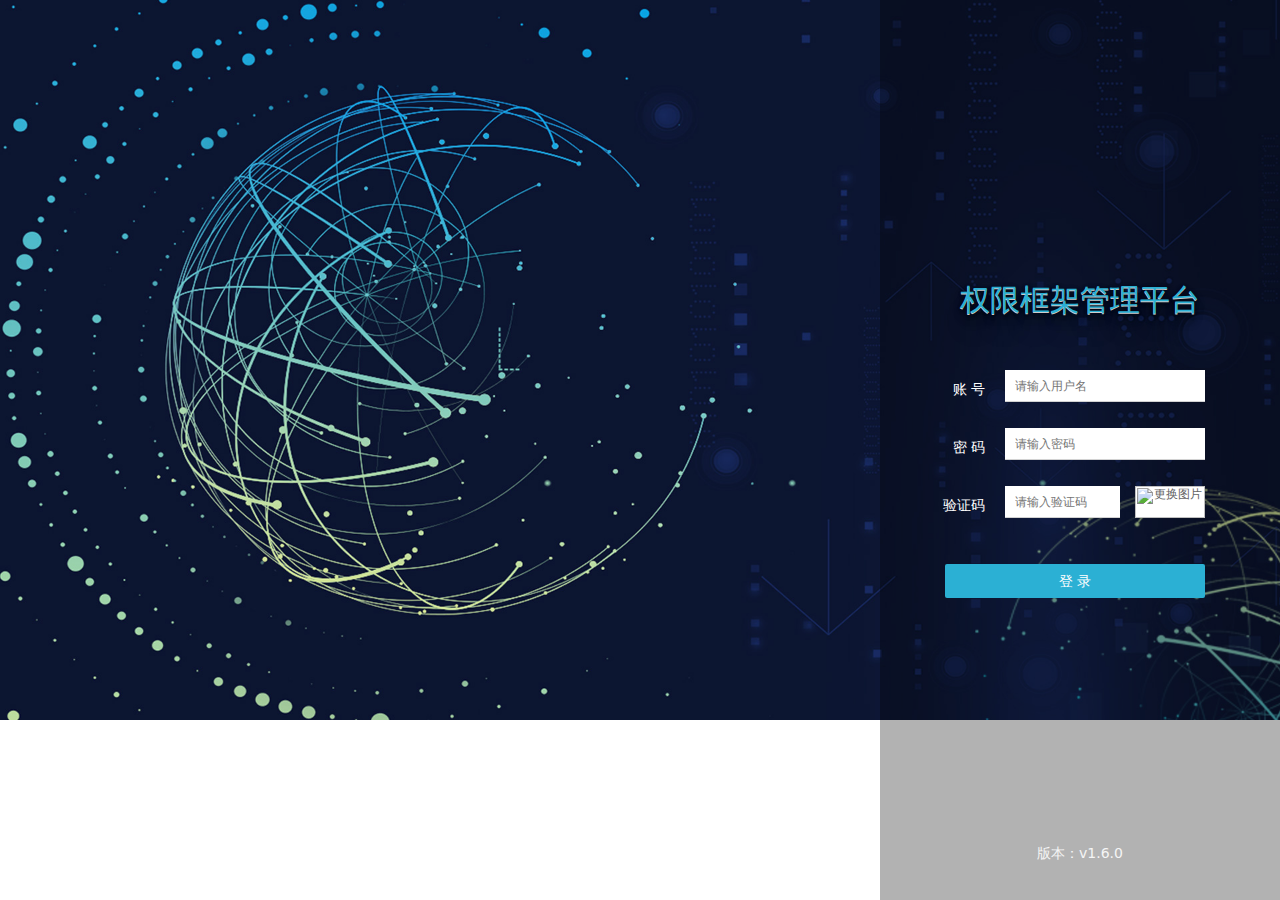
==== commit f5c5c503: "权限框架公共项目整合完成" ====
--- a/src/main/webapp/cms/index.html
+++ b/src/main/webapp/cms/index.html
@@ -2,7 +2,7 @@
 <html>
 <head>
 	<meta charset="utf-8">
-	<title>手机金盾管理云平台</title>
+	<title></title>
 	<meta name="renderer" content="webkit">
 	<meta http-equiv="X-UA-Compatible" content="IE=edge,chrome=1">
 	<meta name="viewport" content="width=device-width, initial-scale=1, maximum-scale=1">
@@ -13,62 +13,65 @@
 	<link rel="stylesheet" href="style/index.css" media="all" id="index_css"/>
 	<!--<link rel="stylesheet" href="style/index_one.css" media="all" />-->
 	<link rel="stylesheet" href="css/global.css" media="all">
-	<link rel="stylesheet" href="plugins/font-awesome/css/font-awesome.min.css">
+	<link rel="stylesheet" href="css/font-awesome.min.css">
 </head>
 <body>
 <div class="layui-layout layui-layout-admin">
 	<div class="layui-header back_blue"style="position: relative;">
-		<ul class="layui-nav " style="float: left;height: 60px;">
-			<li class="layui-nav-item add"><a href="" style="padding-left: 0;"><i class="layui-icon layui-icon-spread-left" style="font-size: 12px; color: #fff; margin-right: 5px;"></i>菜单</a></li>
-			<li class="layui-nav-item">
-				<a href="javascript:;">系统管理</a>
-				<ul class="layui-nav-child">
-					<li class="site_active" data-title="权限管理"  data-url="user/jurisdiction.html" data-id="691"><a >权限管理</a></li>
-					<li class="site_active" data-title="角色管理" data-url="user/management.html" data-id="692"><a>角色管理</a></li>
-					<li class="site_active" data-title="用户管理" data-url="user/userList.html" data-id="711"><a>用户管理</a></dd>
-					<li class="site_active" data-title="部门管理" data-url="user/department.html" data-id="191"><a>部门管理</a></dd>
-				</ul>
-			</li>
-			<li class="layui-nav-item">
-				<a href="javascript:;">示例模块</a>
-				<ul class="layui-nav-child">
-					<li class="site_active" data-title="示例一"  data-url="demo/demoList.html" data-id="710"><a >示例一</a></li>
+		<ul  id="leftNav"; class="layui-nav" style="float: left;height: 60px;">
+			<li class="layui-nav-item add"><a  style="padding-left: 0;"><i class="layui-icon layui-icon-spread-left" style="font-size: 12px; color: #fff; margin-right: 5px;"></i>菜单</a></li>
+			<!--<li class="layui-nav-item">-->
+				<!--<a href="javascript:;">权限管理</a>-->
+				<!--<ul class="layui-nav-child">-->
+					<!--<li class="site_active手机金盾管理云平台" data-title="菜单管理"  data-url="user/jurisdiction.html" data-id="64">-->
+						<!--<i class="layui-icon layui-icon-menu-fill" style="float: left;margin: 0 5px;"></i>-->
+						<!--<a >菜单管理</a>-->
+					<!--</li>-->
+					<!--<li class="site_active" data-title="角色管理" data-url="user/management.html" data-id="66">-->
+						<!--<i class="layui-icon layui-icon-friends" style="float: left;margin: 0 5px;"></i>-->
+						<!--<a>角色管理</a>-->
+					<!--</li>-->
+					<!--<li class="site_active" data-title="用户管理" data-url="user/userList.html" data-id="67">-->
+						<!--<i class="layui-icon layui-icon-username" style="float: left;margin: 0 5px;"></i>-->
+						<!--<a>用户管理</a>-->
+						<!--</dd>-->
+					<!--<li class="site_active" data-title="部门管理" data-url="user/department.html" data-id="68">-->
+						<!--<i class="layui-icon layui-icon-engine" style="float: left;margin: 0 5px;" ></i>-->
+						<!--<a>部门管理</a>-->
+						<!--</dd>-->
+				<!--</ul>-->
+			<!--</li>-->
+			<!--<li class="layui-nav-item">-->
+				<!--<a href="javascript:;">示例模块</a>-->
+				<!--<ul class="layui-nav-child">-->
+					<!--<li class="site_active" data-title="示例一"  data-url="demo/demoList.html" data-id="710"><a >示例一</a></li>-->
+				<!--</ul>-->
+			<!--</li>-->
+		</ul>
+		<div class="layui_auto" >
+            <img class="left_title" src="images/head_bg-bule_left.png">
+            <a id="title"></a>
+            <img class="right_title" src="images/head_bg-bule_right.png">
+        </div>
+            <ul class="layui-nav " style="float: right;height: 60px;">
+			<li class="layui-nav-item" >
+				<a href="javascript:;">
+					<span>欢迎：</span>
+					<span id="username"></span>
+				</a>
+				<ul class="layui-nav-child" style="left:auto;right: 0;">
+					<li  class="site_active" data-title="个人中心"  data-url="personalCenter/personInfor.html" data-id="7101"><a>个人中心</a></li>
+					<li  class="site_active" data-title="修改密码"  data-url="personalCenter/password.html" data-id="7102"><a>修改密码</a></li>
+					<li  class="site_active" data-title="系统配置"  data-url="personalCenter/systemConfiguration.html" data-id="7103"><a>系统配置</a></li>
+					<li class="skin"><a>更换皮肤</a></li>
+					<li id="logOut"><a>退出登录</a></li>
 				</ul>
 			</li>
 		</ul>
-		<div class="layui_auto">
-			手机金盾管理云平台
-		</div>
-		<ul class="layui-nav " style="float: right;height: 60px;">
-			<!--<li class="layui-nav-item"><a href="">管理员</a></li>-->
-			<!--<select id="select" name="select " lay-filter="aihao" class="layui_input" style="width: 100%;margin-top: 15px;    border: none;">
-                       <option value="" >更换主题</option>
-                    <option value="0" >黑色</option>
-                    <option value="1" >蓝色</option>
-                </select>-->
-			<li class="layui-nav-item" >
-				<a href="javascript:;">
-					<span>欢迎：</span>
-					<span>上海欣方一级管理员</span>
-				</a>
-				<!--<ul class="layui-nav-child" id="select">
-                    <li value="1"><a>蓝色</a></li>
-                    <li value="0"><a>黑色</a></li>
-                </ul>-->
-				<ul class="layui-nav-child" style="left:auto;right: 0;">
-					<li  class="site_active" data-title="个人中心"  data-url="personalCenter/personInfor.html" data-id="7101"><a>个人中心</a></li>
-					<li  class="site_active" data-title="修改密码"  data-url="personalCenter/password.html" data-id="7111"><a>修改密码</a></li>
-					<li><a>设置</a></li>
-					<li class="skin"><a>更换皮肤</a></li>
-					<li><a>退出登录</a></li>
-				</ul>
-			</li>
 
-		</ul>
-
-		<div id="admin-navbar-side" class="admin-navbar-side layui-nav-bar" ></div>
-		<div id="admin-navbar-side1" class="admin-navbar-side1 layui-nav-bar" ></div>
-		<div id="admin-navbar-side2" class="admin-navbar-side2 layui-nav-bar" ></div>
+		<div id="admin-navbar-side" class="admin-navbar-side" ></div>
+		<div id="admin-navbar-side1" class="admin-navbar-side1 " ></div>
+		<div id="admin-navbar-side2" class="admin-navbar-side2 " ></div>
 	</div>
 	<!--<ul class="layui-tab-title">
                     <li class="layui-this">
@@ -88,11 +91,13 @@
 			<div class="bth" style="float:left;">
 				<div class="layui-icon layui-icon-left ring" id="left_bth" style="float: left;"></div>
 			</div>
-
 			<ul class="layui-tab-title title_ul" style="left: 0px;">
 				<li class="layui-this" style="display: none;">
 					<cite></cite>
 				</li>
+                <!--<li class="layui-this" >-->
+                    <!--<cite>首页</cite>-->
+                <!--</li>-->
 			</ul>
 			<div class="bth" >
 				<div class="layui-icon layui-icon-right ring" id="ring_bth" style="float: right;"></div>
@@ -120,7 +125,7 @@
 <form class="layui-form" action="" id="form_bnt" style="display: none;">
 	<div class="layui-form-item " style="margin:0; margin-top: 15px;">
 		<label class="layui-form-label">更换皮肤</label>
-		<div class="layui-input-block">
+		<div class="layui-input-block" id="radio_skin">
 			<input type="radio" name="skin" value="0" title="蓝色" checked="">
 			<input type="radio" name="skin" value="1" title="黑色">
 			<!--<input type="radio" name="sex" value="禁" title="禁用" disabled="">-->
@@ -136,6 +141,8 @@
 <script type="text/javascript" src="layui-v2.3.0-rc1/layui/layui.js"></script>
 <script type="text/javascript" src="js/index.js"></script>
 <script type="text/javascript" src="js/nav.js"></script>
-
+<script type="text/javascript" src="js/common.js"></script>
+<script text="text/javascript" src="js/jquery/jquery-3.3.1.min.js"></script>
+<script text="text/javascript" src="js/jquery/jQuery-slimScroll-1.3.8/jquery.slimscroll.min.js"></script>
 </body>
 </html>--- a/src/main/webapp/cms/style/index.css
+++ b/src/main/webapp/cms/style/index.css
@@ -1,27 +1,65 @@
-.back_blue_a{
-}
 .layui_auto{
-    width: 50%;
+    width: 60%;
     height: 100%;
     line-height: 60px;
     text-align: center;
     font-size: 22px;
     color: rgb(77, 176, 219);
-    background: url(../images/icon_bck.png) no-repeat;
+    /*background: url(../images/icon_bck.png) no-repeat;*/
     background-size: 100%;
     margin: 0 auto;
     position: absolute;
     left: 50%;
     top: 0;
-    margin-left: -25%;
+    margin-left: -30%;
+}
+.layui_auto_img_left{
+	width: 10%;
+	height: 100%;
+	float: left;
+	background: url(../images/icon_bck.png) no-repeat;
+	background-size: 100%;
+}
+#title{
+    font-size: 22px;
+    color: rgb(77, 176, 219);
+}
+.left_title{
+    width: 10%;
+    height: 30px;
+    background: url(../images/head_bg-bule_left.png);
+    background-repeat: no-repeat;
+    background-size: 100% 100%;
+    -moz-background-size: 100% 100%;
+    margin-right: 10px;
+}
+.right_title{
+    width: 10%;
+    height: 30px;
+    background: url(../images/head_bg-bule_right.png);
+    background-repeat: no-repeat;
+    background-size:100% 100%;
+    -moz-background-size: 100% 100%;
+    margin-left: 10px;
+}
+.layui_auto_img_right{
+	width: 10%;
+	height: 100%;
+	float: right;
+	background: url(../images/icon_bck.png) no-repeat;
+	background-size: 100%;
+}
+.layui-layout-admin{
+	background: #081343;
 }
 .admin-navbar-side{
 	width: 200px;
     position: absolute;
-    top: 61px;
-    left: 20px;
+    /*top: 61px;*/
+    /*left: 20px;*/
     min-height: 350px;
 	background: rgba(0,0,0,.8)!important;
+	display: none;
     /*background: #081040;*/
 }
 .layui-nav-bar{
@@ -30,12 +68,13 @@
 .admin-navbar-side1{
 	width: 200px;
     position: absolute;
-    top: 61px;
-    left: 220px;
+    /*top: 61px;*/
+    /*left: 220px;*/
     min-height: 350px;
     /*background: #081040;*/
    background: rgba(0,0,0,.8)!important;
         border-left: 1px solid #24adf3;
+	display: none;
 }
 .layui-nav-tree .layui-nav-child dd.layui-this, .layui-nav-tree .layui-nav-child dd.layui-this a, .layui-nav-tree .layui-this, .layui-nav-tree .layui-this>a, .layui-nav-tree .layui-this>a:hover{
 	background: rgba(0,0,0,.0)!important;
@@ -47,19 +86,19 @@
 .admin-navbar-side2{
 	width: 200px;
     position: absolute;
-    top: 61px;
-    left: 420px;
+    /*top: 61px;*/
+    /*left: 420px;*/
      min-height: 350px;
      /*background: #081040;*/
     background: rgba(0,0,0,.8)!important;
      border-left: 1px solid #24adf3;
+	display: none;
 }
 .layui-nav-child{
 	z-index: 999;
 	background: rgba(0,0,0,.8);
     border: none;
 }
-
 .closeBox{
 	padding: 0;
     margin: 0;
@@ -161,9 +200,13 @@
 	    background-color: #4E5465;
 }
 .layui-layout-admin .layui-header{
-	/*background: url("../images/1_5.jpg")!important;*/
+	width: 100%;
+	height: 60px;
+	/*background: url("../images/header_bg.png")  no-repeat center!important;*/
 	background: #081343;
-	background-size:100%;
+	background-repeat: no-repeat;
+	background-size:100% 100%;
+	-moz-background-size: 100% 100%;
 }
 .layui-nav .layui-this:after, .layui-nav-bar, .layui-nav-tree .layui-nav-itemed:after{
 	background: rgba(0,0,0,.0);
@@ -204,7 +247,7 @@
 	background: #081649;
     color: #5bc1fe;
     line-height: 24px;
-    margin: 8px 3px;
+    margin: 8px 2px;
     border-radius: 5px;
     padding: 0 5px;
     cursor: pointer;
@@ -526,9 +569,9 @@
 	border-color: rgba(36,174,244,.3)!important;
     background-color: rgba(36,174,244,.3)!important;
 }
-/*.layui-icon{*/
-	/*color: #5bc1fe!important;*/
-/*}*/
+.layui-icon{
+	color: #5bc1fe;
+}
 .coin{
 	height: 40px;
     line-height: 40px;
@@ -645,6 +688,7 @@
 .form_lay{
 	border-bottom: 1px solid #5bc1fe;
 	margin-bottom: 5px;
+	height: 48px;
 }
 .layui_inputO{
 	width: 95%;
@@ -689,7 +733,7 @@
 	cursor: pointer;
 }
 .Input{
-	width: 50px;
+	width: 98px;
     height: 20px;
     background: rgba(0,0,0,.0);
     color: #5bc1fe;
@@ -705,13 +749,22 @@
 	    float: left;
 }
 #dataTables-organization_wrapperO td:nth-child(1){
-	display: none;
-}
+	 display: none;
+ }
 #dataTables-organization_wrapperO .header{
 	display: none;
 }
 #dataTables-organization_wrapperO td{
-	    padding-right: 15px;
+	padding-right: 15px;
+}
+#dataTables-organization_wrapperW td:nth-child(1){
+	display: none;
+}
+#dataTables-organization_wrapperW .header{
+	display: none;
+}
+#dataTables-organization_wrapperW td{
+	padding-right: 15px;
 }
 input[type=checkbox] {
   width: 16px;
@@ -733,4 +786,26 @@
 }
 .layui-layer-ico{
     background: url(../images/iconBule.png) no-repeat!important;
-}+}
+.site_active{
+	color: #5bc1fe!important;
+}
+.layui-form-item{
+	position: relative;
+}
+.slimScrollDiv{
+	display: none;
+}
+#leftNav > li{
+	margin-right: 30px;
+}
+#leftNav > li:nth-child(1){
+	margin-right: 10px;
+}
+
+/*#form_bnt .layui-form-label{*/
+	/*min-width: 120px;*/
+/*}*/
+/*#form_bnt .layui-input-block{*/
+	/*margin-left: 160px;*/
+/*}*/--- a/src/main/webapp/cms/style/index_one.css
+++ b/src/main/webapp/cms/style/index_one.css
@@ -8,7 +8,6 @@
     text-align: center;
     font-size: 22px;
     color: rgba(255,255,255,.8);
-    background: url(../images/icon_bck_1.png) no-repeat;
     background-size: 100%;
     margin: 0 auto;
     position: absolute;
@@ -19,10 +18,11 @@
 .admin-navbar-side{
 	width: 200px;
     position: absolute;
-    left: 20px;
-    top: 61px;
-    min-height: 350px;
+    /*left: 20px;*/
+    /*top: 61px;*/
+   	height: 350px;
 	background: rgba(0,0,0,.8)!important;
+	display: none;
     /*background: #081040;*/
 }
 .layui-nav-bar{
@@ -31,12 +31,27 @@
 .admin-navbar-side1{
 	width: 200px;
     position: absolute;
-    top: 61px;
-    left: 220px;
-    min-height: 350px;
+    /*top: 61px;*/
+    /*left: 220px;*/
+    height: 350px;
     /*background: #081040;*/
    background: rgba(0,0,0,.8)!important;
+	display: none;
         border-left: 1px solid #24adf3;
+}
+#title{
+    font-size: 22px;
+    color: rgb(255, 255, 255,.8);
+}
+.left_title{
+    width: 10%;
+    height: 30px;
+    margin-right: 10px;
+}
+.right_title{
+    width: 10%;
+    height: 30px;
+    margin-left: 10px;
 }
 .layui-nav-tree .layui-nav-child dd.layui-this, .layui-nav-tree .layui-nav-child dd.layui-this a, .layui-nav-tree .layui-this, .layui-nav-tree .layui-this>a, .layui-nav-tree .layui-this>a:hover{
 	background: rgba(0,0,0,.0)!important;
@@ -48,12 +63,13 @@
 .admin-navbar-side2{
 	width: 200px;
     position: absolute;
-    top: 61px;
-    left: 420px;
-     min-height: 350px;
+    /*top: 61px;*/
+    /*left: 420px;*/
+    height: 350px;
      /*background: #081040;*/
     background: rgba(0,0,0,.8)!important;
      border-left: 1px solid #24adf3;
+	display: none;
 }
 .layui-nav-child{
 	z-index: 999;
@@ -199,7 +215,7 @@
 	border:1px solid rgba(255,255,255,.8)!important;
     color: rgba(255,255,255,.8);
     line-height: 24px;
-    margin: 8px 3px;
+    margin: 8px 2px;
     border-radius: 5px;
     padding: 0 5px;
     cursor: pointer;
@@ -534,7 +550,7 @@
     background-color: rgba(36,174,244,.3)!important;
 }
 .layui-icon{
-	color: rgba(255,255,255,.8)!important;
+	color: rgba(255,255,255,.8);
 }
 .coin{
 	height: 40px;
@@ -655,6 +671,7 @@
 .form_lay{
 	border-bottom: 1px solid rgba(255,255,255,.8);
 	margin-bottom: 10px;
+	height: 48px;
 } 
 .layui_inputO{
 	width: 97%;
@@ -735,4 +752,19 @@
 }
 .layui-layer-ico{
 	background: url(../images/iconBlack.png) no-repeat!important;
-}+}
+.site_active{
+	color: #fff!important;
+}
+.layui-form-item{
+	position: relative;
+}
+.slimScrollDiv{
+	display: none;
+}
+#leftNav > li{
+	margin-right: 30px;
+}
+#leftNav > li:nth-child(1){
+	margin-right: 10px;
+}
--- a/src/main/webapp/cms/css/global.css
+++ b/src/main/webapp/cms/css/global.css
@@ -173,7 +173,7 @@
 /* 演示 */
 body .layui-layout-admin .site-demo{bottom: 82px; padding: 0;z-index:-1;}
 body .site-demo-nav .layui-nav-item{line-height: 40px}
-.layui-nav-item .layui-icon{position: relative; /*font-size: 20px;*/}
+.layui-nav-item .layui-icon{position: relative; font-size: 17px;}
 .layui-nav-item a cite{padding: 0 10px;}
 .site-demo .layui-main{margin: 15px; line-height: 22px;}
 .site-demo-editor{position: absolute; top: 0; bottom: 0; left: 0; width: 50%; }
@@ -275,9 +275,9 @@
 	border: 0;
 	height: 100%;
 }
-.admin-nav-card>.layui-tab-title{
+/*.admin-nav-card>.layui-tab-title{
 	border-bottom: 1px solid #1AA094;
-}
+}*/
 .admin-nav-card .layui-tab-title cite{
 	font-style: normal;
 	padding-left: 5px;
